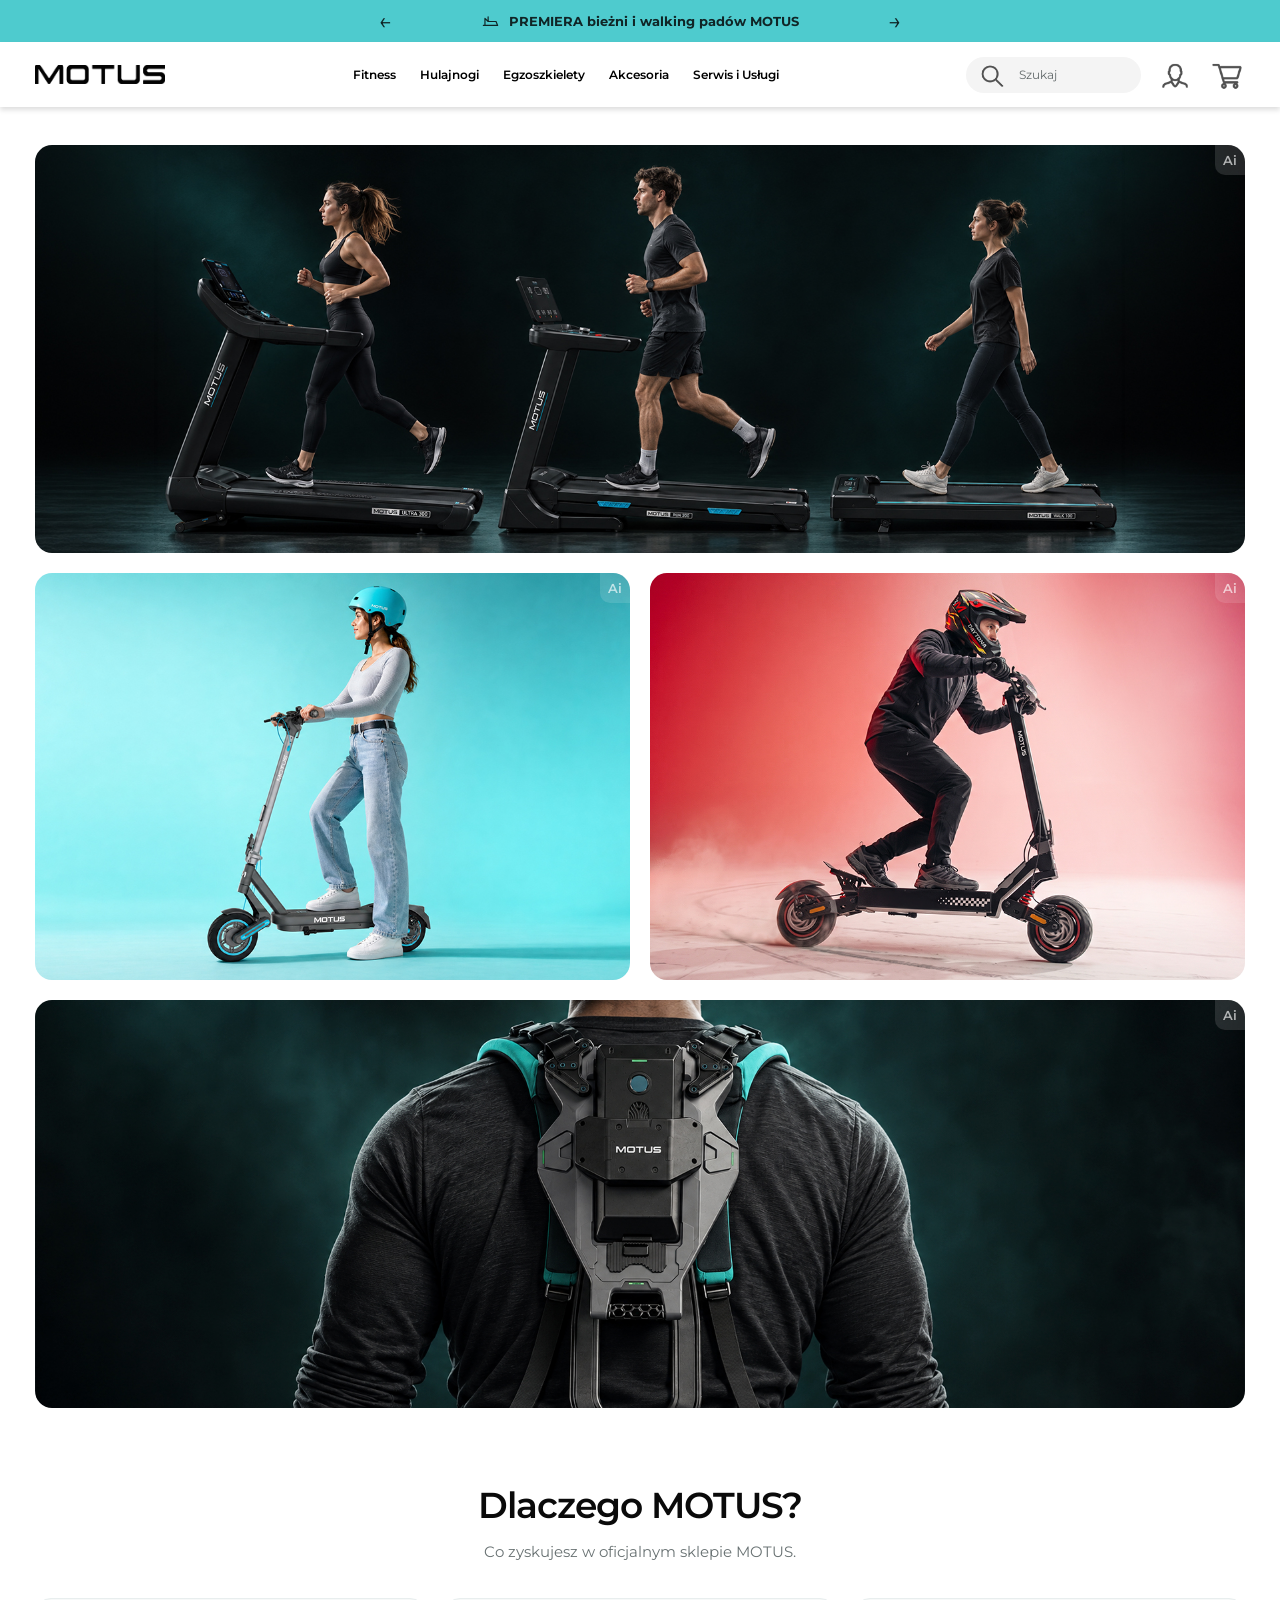
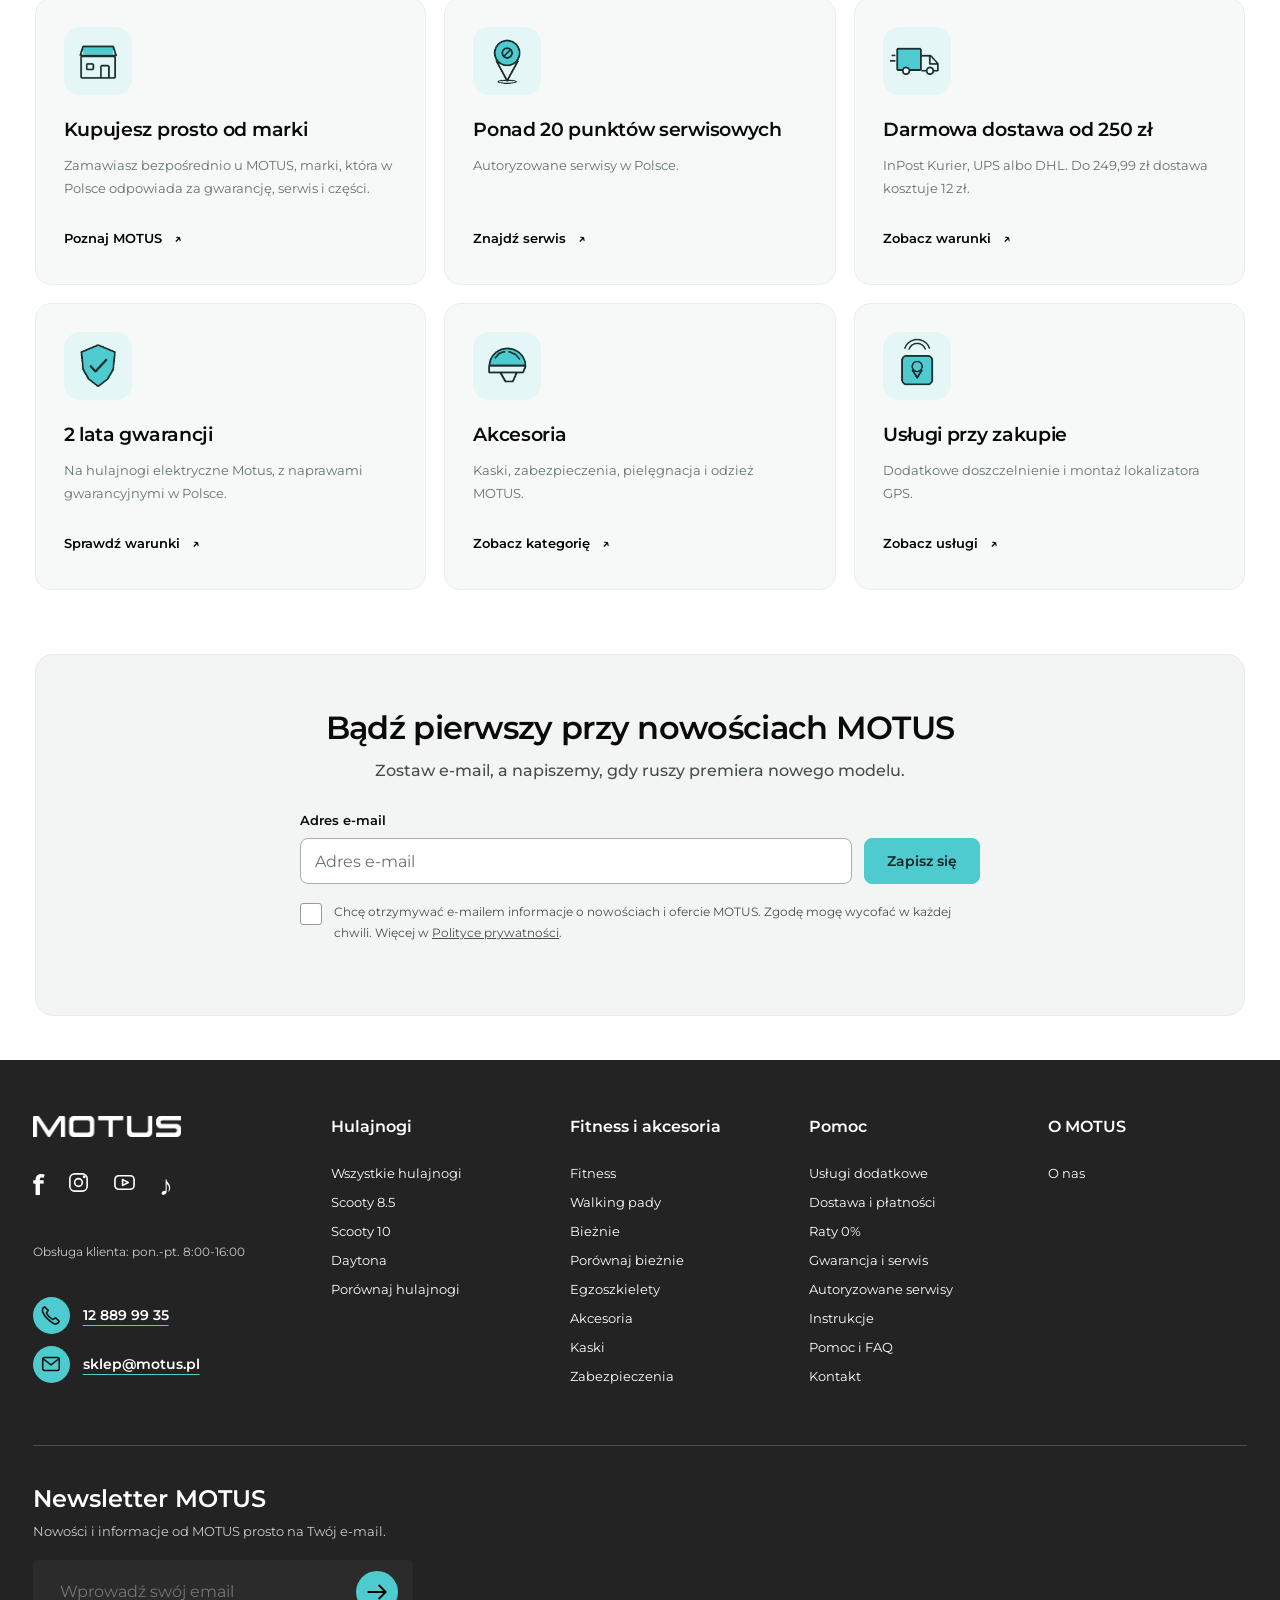
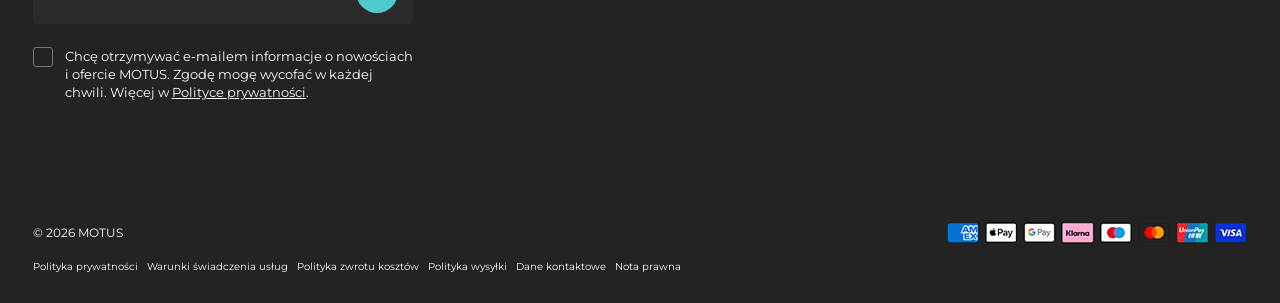
==== index.html @ e524a624 "Add files via upload" ====
<!doctype html>
<html lang="pl"><head><meta charset="utf-8"><meta name="viewport" content="width=device-width, initial-scale=1"><title>MOTUS — Twój ruch</title><meta name="description" content="Odkryj fitness, hulajnogi i egzoszkielety MOTUS. Ruch w Twoim rytmie."><link rel="stylesheet" href="style.css"><script defer src="app.js"></script></head><body><a class="skip-link" href="#main-content">Przejdź do treści</a>
<svg class="symbols" xmlns="http://www.w3.org/2000/svg"><defs>



<symbol id="arrow" viewBox="0 0 24 24"><path d="M4 12h16m-6-6 6 6-6 6"/></symbol>
<symbol id="phone" viewBox="0 0 24 24"><path d="m5 3 4 4-2 3c2 4 3 5 7 7l3-2 4 4c-3 6-9 1-13-3S0 6 5 3Z"/></symbol>
<symbol id="mail" viewBox="0 0 24 24"><rect x="3" y="5" width="18" height="14" rx="2"/><path d="m3 6 9 7 9-7"/></symbol>
<symbol id="instagram" viewBox="0 0 24 24"><rect x="3" y="3" width="18" height="18" rx="5"/><circle cx="12" cy="12" r="4"/><circle cx="18" cy="6" r=".7"/></symbol>
<symbol id="youtube" viewBox="0 0 24 24"><rect x="2" y="5" width="20" height="14" rx="4"/><path d="m10 9 6 3-6 3Z"/></symbol>
</defs></svg>
<section class="top-strip" aria-label="Informacje MOTUS" aria-roledescription="karuzela"><div class="strip-inner"><button type="button" class="strip-prev" aria-label="Poprzednia informacja">←</button><div class="strip-message"><span class="strip-icon" aria-hidden="true"></span><span class="strip-text">PREMIERA bieżni i walking padów MOTUS</span></div><button type="button" class="strip-next" aria-label="Następna informacja">→</button></div></section><header><button class="menu-toggle" type="button" aria-label="Otwórz menu" aria-expanded="false" aria-controls="main-nav"><span></span><span></span><span></span></button><a class="brand" href="index.html" aria-label="MOTUS — strona główna"><img src="assets/motus.png" alt="MOTUS"></a><nav id="main-nav" aria-label="Główna nawigacja"><button data-category="Fitness">Fitness</button><button data-category="Hulajnogi">Hulajnogi</button><button data-category="Egzoszkielety">Egzoszkielety</button><button data-category="Akcesoria">Akcesoria</button><button data-category="Serwis i Usługi">Serwis i Usługi</button><button class="mobile-account" type="button" data-demo="Panel klienta">Moje konto</button></nav><div class="tools"><form id="search-form" role="search"><button aria-label="Szukaj"><img class="header-icon" src="assets/icon-search.png" alt=""></button><input aria-label="Wyszukaj produkt" placeholder="Szukaj" maxlength="80"></form><button class="icon-button" data-demo="Panel klienta" aria-label="Konto klienta"><img class="header-icon" src="assets/icon-user.png" alt=""></button><button class="icon-button" data-demo="Twój koszyk jest pusty." aria-label="Koszyk"><img class="header-icon" src="assets/icon-cart.png" alt=""></button></div></header><button class="menu-backdrop" type="button" aria-label="Zamknij menu" hidden></button>
<main id="main-content"><section class="tiles" aria-label="Kategorie MOTUS"><article class="tile wide longevity-carousel" aria-label="Longevity"><picture><source media="(max-width: 600px)" srcset="assets/fitness-mobile_1.jpg" width="1080" height="1350"><img class="category-image" width="1816" height="612" fetchpriority="high" src="assets/fitness.jpg" alt="Placeholder grafiki fitness"></picture><button class="ai" type="button" aria-label="Informacja o grafice AI" aria-expanded="false"><span class="ai-mark">Ai</span><span class="ai-copy">Grafika wygenerowana przy użyciu sztucznej inteligencji (AI).</span></button><div class="tile-overlay"><h2>Longevity</h2><p>Dobre nawyki zaczynają się od ruchu</p><div class="tile-actions"><button type="button" data-category="Longevity">Przeglądaj</button><button type="button" data-demo="Longevity — dowiedz się więcej">Dowiedz się więcej</button></div></div></article><article class="tile" aria-label="Scooty"><picture><source media="(max-width: 600px)" srcset="assets/city-mobile.jpg" width="1080" height="1350"><img class="category-image" width="895" height="612" loading="lazy" src="assets/city.jpg" alt="Placeholder hulajnóg miejskich"></picture><button class="ai" type="button" aria-label="Informacja o grafice AI" aria-expanded="false"><span class="ai-mark">Ai</span><span class="ai-copy">Grafika wygenerowana przy użyciu sztucznej inteligencji (AI).</span></button><div class="tile-overlay"><h2>Scooty</h2><p>Miasto w Twoim rytmie</p><div class="tile-actions"><button type="button" data-category="Scooty">Przeglądaj</button><button type="button" data-demo="Scooty — dowiedz się więcej">Dowiedz się więcej</button></div></div></article><article class="tile" aria-label="Daytona"><picture><source media="(max-width: 600px)" srcset="assets/power-mobile.jpg" width="1080" height="1350"><img class="category-image" width="895" height="612" loading="lazy" src="assets/power.jpg" alt="Placeholder hulajnóg terenowych"></picture><button class="ai" type="button" aria-label="Informacja o grafice AI" aria-expanded="false"><span class="ai-mark">Ai</span><span class="ai-copy">Grafika wygenerowana przy użyciu sztucznej inteligencji (AI).</span></button><div class="tile-overlay"><h2>Daytona</h2><p>Odkryj nowy wymiar mocy</p><div class="tile-actions"><button type="button" data-category="Daytona">Przeglądaj</button><button type="button" data-demo="Daytona — dowiedz się więcej">Dowiedz się więcej</button></div></div></article><article class="tile wide" aria-label="Egzoszkielety"><picture><source media="(max-width: 600px)" srcset="assets/exo-mobile.jpg" width="1080" height="1350"><img class="category-image" width="1816" height="612" loading="lazy" src="assets/exo.jpg" alt="Placeholder egzoszkieletów"></picture><button class="ai" type="button" aria-label="Informacja o grafice AI" aria-expanded="false"><span class="ai-mark">Ai</span><span class="ai-copy">Grafika wygenerowana przy użyciu sztucznej inteligencji (AI).</span></button><div class="tile-overlay"><h2>Egzoszkielety</h2><p>Wsparcie w każdym ruchu</p><div class="tile-actions"><button type="button" data-category="Egzoszkielety">Przeglądaj</button><button type="button" data-demo="Egzoszkielety — dowiedz się więcej">Dowiedz się więcej</button></div></div></article></section>
<section class="why-motus" aria-labelledby="why-title"><div class="section-heading"><h2 id="why-title">Dlaczego MOTUS?</h2><p>Co zyskujesz w oficjalnym sklepie MOTUS.</p></div><div class="benefits-grid"><article class="benefit-card"><div class="benefit-icon"><img src="assets/benefit-store.png" width="64" height="64" loading="lazy" alt=""></div><h3>Kupujesz prosto od marki</h3><p>Zamawiasz bezpośrednio u MOTUS, marki, która w Polsce odpowiada za gwarancję, serwis i części.</p><button type="button" class="text-action" data-demo="Poznaj MOTUS">Poznaj MOTUS<span aria-hidden="true">↗</span></button></article><article class="benefit-card"><div class="benefit-icon"><img src="assets/benefit-service.png" width="64" height="64" loading="lazy" alt=""></div><h3>Ponad 20 punktów serwisowych</h3><p>Autoryzowane serwisy w Polsce.</p><button type="button" class="text-action" data-demo="Znajdź serwis">Znajdź serwis<span aria-hidden="true">↗</span></button></article><article class="benefit-card"><div class="benefit-icon"><img src="assets/benefit-delivery.png" width="64" height="64" loading="lazy" alt=""></div><h3>Darmowa dostawa od 250 zł</h3><p>InPost Kurier, UPS albo DHL. Do 249,99 zł dostawa kosztuje 12 zł.</p><button type="button" class="text-action" data-demo="Zobacz warunki">Zobacz warunki<span aria-hidden="true">↗</span></button></article><article class="benefit-card"><div class="benefit-icon"><img src="assets/benefit-shield.png" width="64" height="64" loading="lazy" alt=""></div><h3>2 lata gwarancji</h3><p>Na hulajnogi elektryczne Motus, z naprawami gwarancyjnymi w Polsce.</p><button type="button" class="text-action" data-demo="Sprawdź warunki">Sprawdź warunki<span aria-hidden="true">↗</span></button></article><article class="benefit-card"><div class="benefit-icon"><img src="assets/benefit-helmet.png" width="64" height="64" loading="lazy" alt=""></div><h3>Akcesoria</h3><p>Kaski, zabezpieczenia, pielęgnacja i odzież MOTUS.</p><button type="button" class="text-action" data-demo="Zobacz kategorię">Zobacz kategorię<span aria-hidden="true">↗</span></button></article><article class="benefit-card"><div class="benefit-icon"><img src="assets/benefit-gps.png" width="64" height="64" loading="lazy" alt=""></div><h3>Usługi przy zakupie</h3><p>Dodatkowe doszczelnienie i montaż lokalizatora GPS.</p><button type="button" class="text-action" data-demo="Zobacz usługi">Zobacz usługi<span aria-hidden="true">↗</span></button></article></div></section><section class="premiere" aria-labelledby="premiere-title"><h1 id="premiere-title">Bądź pierwszy przy nowościach MOTUS</h1><p>Zostaw e-mail, a napiszemy, gdy ruszy premiera nowego modelu.</p><form class="newsletter light" novalidate><label class="signup-label" for="premiere-email">Adres e-mail</label><div class="email-row"><input id="premiere-email" aria-describedby="premiere-status" type="email" autocomplete="email" inputmode="email" aria-label="Adres e-mail" placeholder="Adres e-mail" required maxlength="254"><button type="submit">Zapisz się</button></div><label class="consent"><input type="checkbox" required><span>Chcę otrzymywać e-mailem informacje o nowościach i ofercie MOTUS. Zgodę mogę wycofać w każdej chwili. Więcej w <button type="button" data-demo="Polityka prywatności">Polityce prywatności</button>.</span></label><p id="premiere-status" class="form-status" aria-live="polite" aria-atomic="true"></p></form></section></main>
<footer><div class="footer-top"><section class="contact"><a href="index.html"><img class="footer-logo" src="assets/motus-white.png" alt="MOTUS"></a><div class="socials"><button data-demo="Facebook MOTUS" aria-label="Facebook"><b>f</b></button><button data-demo="Instagram MOTUS" aria-label="Instagram"><svg><use href="#instagram"/></svg></button><button data-demo="YouTube MOTUS" aria-label="YouTube"><svg><use href="#youtube"/></svg></button><button data-demo="TikTok MOTUS" aria-label="TikTok"><b>♪</b></button></div><p>Obsługa klienta: pon.-pt. 8:00-16:00</p><a class="contact-link" href="tel:+48128899935"><i><svg><use href="#phone"/></svg></i>12 889 99 35</a><a class="contact-link" href="mailto:sklep@motus.pl"><i><svg><use href="#mail"/></svg></i>sklep@motus.pl</a></section><section><h2>Hulajnogi</h2><div class="footer-links" data-links="Wszystkie hulajnogi|Scooty 8.5|Scooty 10|Daytona|Porównaj hulajnogi"></div></section><section><h2>Fitness i akcesoria</h2><div class="footer-links" data-links="Fitness|Walking pady|Bieżnie|Porównaj bieżnie|Egzoszkielety|Akcesoria|Kaski|Zabezpieczenia"></div></section><section><h2>Pomoc</h2><div class="footer-links" data-links="Usługi dodatkowe|Dostawa i płatności|Raty 0%|Gwarancja i serwis|Autoryzowane serwisy|Instrukcje|Pomoc i FAQ|Kontakt"></div></section><section><h2>O MOTUS</h2><div class="footer-links" data-links="O nas"></div></section></div><section class="footer-news"><h2>Newsletter MOTUS</h2><p>Nowości i informacje od MOTUS prosto na Twój e-mail.</p><form class="newsletter dark" novalidate><div class="email-row"><input type="email" autocomplete="email" inputmode="email" aria-label="Twój e-mail do newslettera" placeholder="Wprowadź swój email" required maxlength="254"><button type="submit" aria-label="Zapisz się do newslettera"><svg><use href="#arrow"/></svg></button></div><label class="consent"><input type="checkbox" required><span>Chcę otrzymywać e-mailem informacje o nowościach i ofercie MOTUS. Zgodę mogę wycofać w każdej chwili. Więcej w <button type="button" data-demo="Polityka prywatności">Polityce prywatności</button>.</span></label><p class="form-status" aria-live="polite"></p></form></section><div class="footer-bottom"><div><p>© 2026 MOTUS</p><div class="legal" data-links="Polityka prywatności|Warunki świadczenia usług|Polityka zwrotu kosztów|Polityka wysyłki|Dane kontaktowe|Nota prawna"></div></div><img src="assets/payments.png" alt="Placeholder metod płatności"></div></footer>
<dialog id="info-dialog"><button class="close" aria-label="Zamknij">×</button><p class="eyebrow">MOTUS</p><h2></h2><p class="dialog-copy"></p><button class="dialog-ok">Rozumiem</button></dialog><div class="toast" role="status"></div><noscript><p class="no-js">Włącz JavaScript, aby korzystać z formularzy i wyszukiwarki.</p></noscript></body></html>
---- style.css ----
@font-face{font-family:Montserrat;src:url("assets/Montserrat-Variable.ttf") format("truetype");font-style:normal;font-weight:100 900;font-display:swap}
:root{--aqua:#4ecbce;--yellow:var(--aqua);--ink:#0a0a0a}*{box-sizing:border-box}html{scroll-behavior:smooth}body{margin:0;color:var(--ink);font-family:Montserrat,Arial,Helvetica,sans-serif;background:white;min-width:1100px}button,input{font:inherit}button,a,input{ -webkit-tap-highlight-color:transparent}button,a{touch-action:manipulation}button{cursor:pointer}a{color:inherit}svg{width:26px;height:26px;fill:none;stroke:currentColor;stroke-width:1.7;stroke-linecap:round;stroke-linejoin:round}.symbols{position:absolute;width:0;height:0;overflow:hidden}.top-strip{height:42px;background:var(--aqua)}header{height:74px;display:flex;align-items:center;justify-content:space-between;padding:0 2.7%;box-shadow:0 3px 5px #0002;gap:24px;position:relative;z-index:5;background:#fff}.brand img{width:194px;display:block}nav{display:flex;gap:46px;margin-left:auto;margin-right:auto}nav button{border:0;background:none;font-size:18px;font-weight:600;white-space:nowrap;padding:23px 0;position:relative}.tools{display:flex;align-items:center;gap:22px}#search-form{display:flex;align-items:center;width:220px;background:#f4f4f4;border-radius:30px;padding:5px 13px;transition:box-shadow .2s}#search-form:focus-within{box-shadow:0 0 0 2px var(--aqua)}#search-form button{border:0;background:none;padding:0;display:flex;color:#555}#search-form input{border:0;outline:0;background:transparent;min-width:0;width:100%;padding-left:14px;font-size:18px}.icon-button{padding:3px;border:0;background:none;color:#555;transition:color .2s,transform .2s}.icon-button:hover{color:var(--aqua);transform:translateY(-2px)}.icon-button svg{width:30px;height:30px}main{padding:50px 2.7% 0}.tiles{display:grid;grid-template-columns:1fr 1fr;gap:26px}.tile{display:block;position:relative;border-radius:17px;overflow:hidden;background:#e4eeee;aspect-ratio:895/612;isolation:isolate}.tile.wide{grid-column:1/-1;aspect-ratio:1816/612}.tile img{display:block;width:100%;height:100%;object-fit:cover;transition:transform .65s cubic-bezier(.2,.65,.3,1),filter .4s}.tile:hover img{transform:scale(1.025);filter:brightness(.94)}.premiere{text-align:center;padding:68px 0 60px;min-height:320px}.premiere h1{font-size:36px;margin:0 0 5px;font-weight:600;letter-spacing:-.6px}.premiere>p{font-size:21px;font-weight:600;margin:0 0 25px}.newsletter.light{width:735px;max-width:90%;margin:auto}.email-row{display:flex;align-items:center;gap:12px}.light .email-row input{width:100%;height:36px;border:2px solid #cecece;border-radius:22px;padding:0 18px;font-size:19px;min-width:0}.light .email-row button{border:2px solid black;border-radius:24px;background:white;white-space:nowrap;font-size:18px;font-weight:600;padding:5px 15px;transition:.2s}.light .email-row button:hover{background:black;color:white}.consent{display:flex;gap:12px;text-align:left;align-items:flex-start;cursor:pointer;font-size:12px;line-height:1.4;margin-top:19px}.consent input{appearance:none;flex-shrink:0;margin:0;width:20px;height:20px;border:1px solid #999;border-radius:3px;display:grid;place-items:center;cursor:pointer}.consent input:checked{background:var(--aqua);border-color:var(--aqua)}.consent input:checked:after{content:'✓';font-size:15px;color:#111}.consent button{display:inline;color:inherit;padding:0;border:0;background:none;font-size:inherit;text-decoration:underline}.light .consent span{color:#666}.form-status{font-size:13px;min-height:18px;margin:9px 0 0;text-align:left}.form-status.error{color:#bf2635}.form-status.success{color:#23877d}input[aria-invalid=true]{border-color:#bf2635!important}footer{background:#232323;color:#fff;padding:72px 2.55% 30px}.footer-top{display:grid;grid-template-columns:1.3fr 1fr 1fr 1fr 1fr;gap:60px;padding-bottom:68px;border-bottom:1px solid #ffffff30}.footer-logo{width:148px;display:block}.socials{display:flex;gap:23px;margin-top:34px;align-items:center}.socials button{border:0;padding:0;background:none;color:white;transition:color .2s,transform .2s}.socials button:hover{color:var(--yellow);transform:translateY(-3px)}.socials svg{width:23px;height:23px}.socials b{font-size:28px;line-height:1}.contact>p{font-size:14px;color:#ccc;margin:45px 0 38px}.contact-link{display:flex;align-items:center;gap:13px;font-size:16px;font-weight:600;text-decoration-color:var(--yellow);text-underline-offset:5px;margin-bottom:12px}.contact-link i{border-radius:50%;background:var(--yellow);color:#111;display:grid;place-items:center;width:37px;height:37px}.contact-link svg{width:22px;height:22px}footer h2{font-size:16px;margin:1px 0 29px;font-weight:600}.footer-links{display:flex;align-items:flex-start;flex-direction:column;gap:16px}.footer-links button,.legal button{border:0;background:none;color:inherit;font-size:15px;padding:0;text-align:left;transition:color .2s}.footer-links button:hover,.legal button:hover{color:var(--yellow);text-decoration:underline;text-underline-offset:4px}.footer-news{margin-top:38px;width:453px}.footer-news h2{font-size:24px;margin:0 0 10px}.footer-news>p{font-size:13px;color:#ccc;margin:0 0 21px}.dark .email-row{background:#2b2b2b;border-radius:5px;padding:11px 15px 11px 25px}.dark .email-row input{width:100%;min-width:0;background:transparent;border:0;color:#fff;outline:0;font-size:15px;height:40px}.dark .email-row:focus-within{outline:1px solid var(--yellow)}.dark .email-row button{border:0;width:42px;height:42px;flex-shrink:0;display:grid;place-items:center;background:var(--yellow);border-radius:50%;transition:transform .2s}.dark .email-row button:hover{transform:translateX(3px)}.dark .consent{font-size:13px;line-height:1.4;margin-top:23px}.dark .consent input{width:18px;height:18px;background:transparent;border-color:#777}.dark .consent input:checked{background:var(--yellow)}.dark .form-status.error{color:#ff9aa4}.dark .form-status.success{color:#78ded1}.footer-bottom{display:flex;justify-content:space-between;align-items:flex-end;margin-top:86px;font-size:12px}.footer-bottom p{margin:0 0 20px}.legal{display:flex;gap:12px}.legal button{font-size:12px}.footer-bottom>img{width:300px;height:80px;object-fit:contain;object-position:bottom}dialog{border:0;border-radius:20px;max-width:500px;padding:44px;box-shadow:0 30px 100px #0004}dialog::backdrop{background:#0006;backdrop-filter:blur(5px)}dialog h2{font-size:28px}.dialog-copy{color:#666;line-height:1.6}.eyebrow{color:var(--aqua);letter-spacing:3px;font-size:12px;font-weight:bold}.close{position:absolute;right:15px;top:10px;border:0;background:none;font-size:30px}.dialog-ok{border:0;border-radius:30px;background:var(--aqua);padding:12px 25px;font-weight:bold;margin-top:15px}.toast{position:fixed;bottom:24px;left:50%;transform:translate(-50%,15px);background:#222;color:white;padding:14px 24px;border-radius:10px;opacity:0;pointer-events:none;z-index:20;transition:.3s}.toast.show{opacity:1;transform:translate(-50%,0)}:focus-visible{outline:3px solid #26aeb2;outline-offset:5px}.no-js{position:fixed;bottom:0;background:var(--aqua);padding:14px;width:100%;margin:0}@media(max-width:1500px){.top-strip{height:31px}header{height:65px}.brand img{width:155px}nav{gap:28px}nav button{font-size:14px}.tools{gap:16px}#search-form{width:175px}#search-form input{font-size:14px}main{padding-top:38px}.tiles{gap:20px}.premiere{padding:52px 0 42px;min-height:260px}.premiere h1{font-size:29px}.premiere>p{font-size:17px}.newsletter.light{width:600px}footer{padding-top:56px}.footer-top{gap:40px;padding-bottom:50px}.footer-links{gap:13px}.footer-links button{font-size:13px}.contact>p{font-size:12px}.contact-link{font-size:14px}.footer-news{width:380px}.footer-bottom{margin-top:65px}.legal{gap:9px}.legal button{font-size:10px}}@media(prefers-reduced-motion:reduce){*,*:before,*:after{scroll-behavior:auto!important;transition:none!important;animation:none!important}}

/* Desktop update: raster header icons, expandable AI badge and category hover. */
.header-icon{display:block;width:30px;height:30px;object-fit:contain;transition:filter .2s}#search-form .header-icon{width:26px;height:26px}.icon-button:hover .header-icon{filter:brightness(0) saturate(100%) invert(75%) sepia(40%) saturate(621%) hue-rotate(132deg) brightness(91%) contrast(88%)}
.ai{position:absolute;z-index:3;top:0;right:0;display:flex;align-items:center;gap:0;width:38px;height:38px;padding:0 10px;border:0;border-radius:0 16px 0 10px;background:#ffffff20;color:#ffffffa6;overflow:hidden;text-align:left;white-space:nowrap;transition:width .4s ease,height .4s ease,background .3s,color .3s,padding .4s;cursor:help}.ai-mark{font-size:16px;font-weight:600;flex:none}.ai-copy{font-size:19px;font-weight:600;line-height:1.25;opacity:0;transform:translateX(8px);transition:opacity .2s,transform .3s;margin-left:24px}.ai:hover .ai-copy,.ai:focus-visible .ai-copy,.ai.is-open .ai-copy{opacity:1;transform:none;transition-delay:.1s}.ai-mark{transition:font-size .35s}
.tile-overlay{position:absolute;inset:35% 0 0;display:flex;flex-direction:column;justify-content:flex-end;padding:30px 32px;color:white;background:linear-gradient(0deg,#000f 0%,#000a 37%,#0000 100%);opacity:0;transform:translateY(10px);transition:opacity .35s,transform .35s;pointer-events:none}.tile:hover .tile-overlay,.tile:focus-within .tile-overlay{opacity:1;transform:none;pointer-events:auto}.tile-overlay h2{font-size:30px;line-height:1.2;font-weight:600;margin:0 0 3px}.tile-overlay p{font-size:17px;font-weight:500;margin:0 0 12px}.tile-actions{display:flex;gap:12px}.tile-actions button{border:1px solid white;background:transparent;color:white;font-size:13px;font-weight:500;border-radius:24px;padding:5px 13px;transition:background .2s,color .2s,border-color .2s,transform .2s}.tile-actions button:hover{background:var(--aqua);border-color:var(--aqua);color:#102526;transform:translateY(-2px)}.tile:has(.ai:hover) .tile-overlay{opacity:0;pointer-events:none}.light .email-row button:hover{background:var(--aqua);border-color:var(--aqua);color:#102526}.dialog-ok:hover{filter:brightness(.92)}.contact-link:hover{color:var(--aqua)}
@media(max-width:1500px){.ai{width:30px;height:30px;padding:0 8px}.ai-mark{font-size:12.5px}.ai-copy{font-size:15px;margin-left:20px}.tile-overlay{padding:23px 24px}.tile-overlay h2{font-size:24px}.tile-overlay p{font-size:14px}.tile-actions button{font-size:11px;padding:4px 11px}}

/* Revision 3: compact disclosure, centered signup and rotating information strip. */
nav{gap:32px}nav button{font-size:15px;padding:18px 0;transition:color .2s}nav button:hover,nav button:focus-visible{color:var(--aqua)}
.ai-copy{font-size:11px;line-height:1.2;margin-left:12px;white-space:nowrap;font-weight:500}
.ai:hover,.ai:focus-visible,.ai.is-open{width:410px;height:38px;padding:0 12px;background:#0b2020f2;color:white;border-radius:0 16px 0 10px}
.ai:hover .ai-mark,.ai:focus-visible .ai-mark,.ai.is-open .ai-mark{font-size:16px}
.premiere{display:flex;flex-direction:column;align-items:center;text-align:center;padding:68px 0 60px;min-height:320px}
.premiere h1{width:100%;font-size:36px;line-height:1.25;margin:0 0 5px;letter-spacing:-.6px;font-weight:600}
.premiere>p{width:100%;font-size:21px;line-height:1.4;margin:0 0 25px;font-weight:600}
.premiere .newsletter{margin:0 auto;width:735px;max-width:90%}.premiere .email-row{width:100%}.premiere .email-row input{flex:1}.premiere .consent{width:100%}
.top-strip{height:56px;display:flex;align-items:center;justify-content:center;background:var(--aqua);color:#102526}
.strip-inner{width:540px;display:grid;grid-template-columns:30px 1fr 30px;align-items:center;gap:20px}.strip-message{display:flex;align-items:center;justify-content:center;gap:9px;min-width:0;font-size:13px;line-height:1.3}.strip-text{white-space:nowrap}.strip-icon{display:flex;align-items:center;justify-content:center}.strip-icon svg{width:19px;height:19px;stroke-width:1.5}.strip-prev,.strip-next{border:0;background:none;color:inherit;font-size:23px;line-height:1;padding:4px;transition:transform .2s,opacity .2s}.strip-prev:hover{transform:translateX(-3px)}.strip-next:hover{transform:translateX(3px)}.strip-message.is-changing{animation:strip-fade .35s ease}.strip-message.is-premiere{font-weight:700}
@keyframes strip-fade{from{opacity:0;transform:translateY(5px)}to{opacity:1;transform:translateY(0)}}
@media(max-width:1500px){nav{gap:24px}nav button{font-size:12px}.ai-copy{font-size:10px;margin-left:10px}.ai:hover,.ai:focus-visible,.ai.is-open{width:365px;height:30px;padding:0 9px}.ai:hover .ai-mark,.ai:focus-visible .ai-mark,.ai.is-open .ai-mark{font-size:12.5px}.premiere{padding:52px 0 42px;min-height:260px}.premiere h1{font-size:29px}.premiere>p{font-size:17px}.premiere .newsletter{width:600px}.top-strip{height:42px}}

/* Responsive layout: desktop, tablet and portrait mobile. */
body{min-width:0;overflow-wrap:break-word}.brand{flex-shrink:0}.brand img{width:162px;height:auto}.tile picture{display:block;width:100%;height:100%}.category-image{width:100%;height:100%}.menu-toggle,.menu-backdrop{display:none}.skip-link{position:fixed;top:8px;left:8px;transform:translateY(-160%);background:white;padding:12px;z-index:100}.skip-link:focus{transform:none}.consent input{min-width:20px;min-height:20px}.newsletter input[type=email]{font-size:16px}button{font-family:inherit}dialog{width:min(500px,calc(100% - 32px));max-height:calc(100dvh - 32px);overflow:auto}.strip-inner{max-width:100%}.image-error{overflow-wrap:anywhere}
@media(max-width:1500px){.brand img{width:130px}}
@media(min-width:1025px) and (max-width:1200px){header{gap:16px;padding-inline:24px}nav{gap:17px}nav button{font-size:11px}.tools{gap:10px}#search-form{width:150px}.brand img{width:120px}.footer-top{gap:24px}.footer-bottom{gap:24px}.legal{flex-wrap:wrap}}
@media(max-width:1024px){
header{position:sticky;top:0;height:72px;padding:0 24px;gap:16px;flex-wrap:wrap;z-index:15}.brand img{width:122px}.menu-toggle{display:flex;flex-direction:column;justify-content:center;gap:5px;width:44px;height:44px;flex-shrink:0;border:0;background:none;padding:10px;color:#151515}.menu-toggle span{display:block;width:23px;height:2px;background:currentColor;transition:transform .2s,opacity .2s}.menu-toggle[aria-expanded=true] span:nth-child(1){transform:translateY(7px) rotate(45deg)}.menu-toggle[aria-expanded=true] span:nth-child(2){opacity:0}.menu-toggle[aria-expanded=true] span:nth-child(3){transform:translateY(-7px) rotate(-45deg)}
header nav{display:none;position:absolute;top:100%;left:0;width:min(400px,100%);margin:0;padding:22px 24px 28px;background:white;box-shadow:0 14px 22px #0002;border-top:1px solid #eee;max-height:calc(100dvh - 72px);overflow:auto;flex-direction:column;gap:0}header nav.is-open{display:flex}header nav button{text-align:left;font-size:16px;padding:18px 8px;border-bottom:1px solid #eee}.tools{margin-left:auto;gap:12px}#search-form{width:220px;height:40px}.icon-button{display:grid;place-items:center;width:44px;height:44px}.header-icon{width:25px;height:25px}.menu-backdrop:not([hidden]){display:block;position:fixed;inset:0;z-index:14;background:#0005;border:0;backdrop-filter:blur(2px)}body.menu-open{overflow:hidden}
main{padding:26px 24px 0}.tiles{gap:18px}.tile,.tile.wide{border-radius:14px}.footer-top{grid-template-columns:repeat(4,minmax(0,1fr));gap:30px}.contact{grid-column:1/-1}.contact>p{margin:24px 0 18px}.socials{margin-top:24px}.footer-bottom{align-items:flex-start;gap:28px;flex-direction:column;margin-top:40px}.legal{flex-wrap:wrap;gap:12px}.legal button{font-size:11px}.footer-bottom>img{height:50px;object-position:left}.premiere h1{font-size:27px}.premiere>p{font-size:16px}.premiere{padding:48px 0 38px}
}
/* Touch devices show category information without requiring hover. */
@media(hover:none),(pointer:coarse){.tile-overlay{opacity:1;transform:none;pointer-events:auto}.tile:has(.ai:hover) .tile-overlay{opacity:1;pointer-events:auto}.tile:hover img{transform:none;filter:none}}
@media(max-width:760px){.footer-top{grid-template-columns:repeat(2,minmax(0,1fr))}.footer-links button{font-size:14px}.footer-links{gap:17px}footer{padding:40px 24px 24px}.footer-news{width:100%;max-width:453px}.premiere .newsletter{max-width:100%}#search-form{width:180px}.ai-copy{white-space:normal}.ai:hover,.ai:focus-visible,.ai.is-open{max-width:100%;width:330px;height:38px}.ai{height:38px;width:38px;padding:0 10px}.ai-mark,.ai:hover .ai-mark,.ai:focus-visible .ai-mark,.ai.is-open .ai-mark{font-size:16px}}
@media(max-width:600px){
.top-strip{height:44px}.strip-inner{width:100%;padding:0 10px;grid-template-columns:36px 1fr 36px;gap:4px}.strip-prev,.strip-next{width:36px;height:40px;display:grid;place-items:center;font-size:21px}.strip-message{font-size:10px;gap:6px;line-height:1.3}.strip-text{white-space:normal;text-align:center}.strip-icon svg{width:17px;height:17px;flex-shrink:0}
header{height:112px;padding:10px 16px 8px;gap:4px 10px;display:grid;grid-template-columns:40px 1fr auto;grid-template-rows:40px 40px}.menu-toggle{width:40px;height:40px;padding:8px}.brand img{width:110px}.tools{display:contents}.tools .icon-button{grid-column:3;grid-row:1;width:40px;height:40px}.tools .icon-button[data-demo="Panel klienta"]{display:none}#search-form{grid-column:1/-1;grid-row:2;width:100%;height:38px;border-radius:8px;padding:0 12px}#search-form input{font-size:16px;padding-left:10px;height:38px}#search-form button{min-width:28px;min-height:34px;align-items:center}#search-form .header-icon{width:21px;height:21px}header nav{max-height:calc(100dvh - 112px);width:100%;padding:12px 18px 24px}header nav::after{content:'MOTUS · Ruch w Twoim rytmie';font-size:11px;color:#777;padding:24px 8px 0}
main{padding:16px 12px 0}.tiles{grid-template-columns:minmax(0,1fr);gap:14px}.tile,.tile.wide{grid-column:auto;aspect-ratio:1080/1350;border-radius:14px}.tile-overlay,.tile:hover .tile-overlay,.tile:focus-within .tile-overlay,.tile:has(.ai:hover) .tile-overlay{inset:35% 0 0;opacity:1;transform:none;pointer-events:auto;padding:22px 20px;background:linear-gradient(0deg,#000e 0%,#0008 48%,#0000 100%)}.tile-overlay h2{font-size:26px;font-weight:600;margin-bottom:5px}.tile-overlay p{font-size:13px;line-height:1.5;margin:0 0 14px}.tile-actions{gap:8px;flex-wrap:wrap}.tile-actions button{font-size:11px;min-height:40px;padding:8px 14px;border-radius:24px}.tile:hover img{transform:none;filter:none}.ai{width:34px;height:34px;border-radius:0 14px 0 9px;padding:0 9px}.ai-mark,.ai:hover .ai-mark,.ai:focus-visible .ai-mark,.ai.is-open .ai-mark{font-size:14px}.ai-copy{font-size:9px;line-height:1.3;margin-left:10px}.ai:hover,.ai:focus-visible,.ai.is-open{width:min(310px,100%);height:34px;padding:0 9px;border-radius:0 14px 0 9px}
.premiere{padding:42px 8px 34px;min-height:0}.premiere h1{font-size:25px;line-height:1.25;max-width:360px;letter-spacing:-.6px;margin-bottom:12px;text-wrap:balance}.premiere>p{font-size:14px;line-height:1.6;font-weight:500;max-width:360px;margin-bottom:22px}.premiere .newsletter{width:100%;max-width:420px}.light .email-row{flex-direction:column;align-items:stretch;gap:10px}.light .email-row input{flex:auto;width:100%;height:46px;padding:0 15px;border-radius:8px}.light .email-row button{height:44px;border:0;border-radius:8px;background:var(--aqua);color:#102526;font-size:14px}.consent{font-size:11px;line-height:1.6;gap:10px;margin-top:16px}.form-status{font-size:12px;line-height:1.5}.dark .consent{font-size:11px}.dark .email-row{padding:8px 12px 8px 15px}.dark .email-row input{font-size:16px}.dark .email-row button{width:40px;height:40px}
footer{padding:36px 20px 25px}.footer-top{gap:32px 18px;padding-bottom:32px}.footer-logo{width:120px}.socials{gap:12px;margin-top:17px}.socials button{width:38px;height:38px;display:grid;place-items:center}.socials b{font-size:25px}.contact>p{font-size:11px;margin:22px 0 17px}.contact-link{font-size:13px;min-height:40px}.contact-link i{width:32px;height:32px}.footer-top h2{font-size:13px;margin-bottom:20px}.footer-links{gap:3px}.footer-links button{font-size:12px;min-height:36px;line-height:1.5;padding:6px 0}.footer-news{margin-top:30px}.footer-news h2{font-size:21px}.footer-news>p{font-size:11px;line-height:1.6}.footer-bottom{margin-top:35px;gap:17px}.footer-bottom p{font-size:10px;margin-bottom:16px}.legal{gap:3px 12px}.legal button{font-size:10px;min-height:32px}.footer-bottom>img{width:260px;max-width:100%;height:auto}.toast{width:calc(100% - 32px);font-size:12px;line-height:1.5}dialog{padding:32px 24px}dialog h2{font-size:23px}.dialog-copy{font-size:14px}.dialog-ok{min-height:44px}
}
@media(max-width:360px){.strip-message{font-size:9px}.tile-overlay{padding:18px 16px!important}.tile-overlay h2{font-size:23px}.tile-actions button{font-size:10px;padding:8px 11px}.premiere h1{font-size:23px}.ai-copy{font-size:8.5px}.ai:hover,.ai:focus-visible,.ai.is-open{width:285px}}
@media(prefers-reduced-motion:reduce){*,*::before,*::after{animation:none!important;transition:none!important;scroll-behavior:auto!important}}

.mobile-account{display:none}@media(max-width:600px){header nav .mobile-account{display:block}}

/* Why MOTUS and purchase reassurance. Shared PNG assets for both sections. */
.why-motus{padding-top:76px}.section-heading{text-align:center;margin-bottom:34px}.section-heading h2{font-size:36px;font-weight:600;letter-spacing:-1px;line-height:1.2;margin:0 0 12px}.section-heading p{margin:0;font-size:15px;line-height:1.6;color:#697273}.benefits-grid{display:grid;grid-template-columns:repeat(3,minmax(0,1fr));gap:18px}.benefit-card{min-width:0;display:flex;flex-direction:column;align-items:flex-start;padding:28px;border:1px solid #e8eeee;border-radius:16px;background:#f7f9f9;transition:background .25s,border-color .25s,transform .25s}.benefit-card:hover{background:#f0fafa;border-color:var(--aqua);transform:translateY(-4px)}.benefit-icon{width:68px;height:68px;border-radius:16px;background:#e4f6f5;display:grid;place-items:center;margin-bottom:22px}.benefit-icon img{display:block;width:56px;height:56px;object-fit:contain}.benefit-card h3{font-size:19px;font-weight:600;line-height:1.35;letter-spacing:-.3px;margin:0 0 12px}.benefit-card>p{font-size:13px;line-height:1.75;color:#657071;margin:0 0 20px}.text-action{margin-top:auto;border:0;background:none;padding:8px 0;display:flex;align-items:center;gap:12px;font-size:13px;font-weight:600;text-align:left;min-height:36px;transition:color .2s}.text-action span{transition:transform .2s}.text-action:hover{color:#228c8f}.text-action:hover span{transform:translate(2px,-2px)}.purchase-benefits{padding:12px 0 60px}.purchase-benefits ul{list-style:none;margin:0;padding:0;display:grid;grid-template-columns:repeat(4,minmax(0,1fr));gap:16px}.purchase-benefits li{min-width:0;display:flex;align-items:flex-start;gap:16px;padding:26px 22px;border-radius:14px;background:#f5f7f7}.purchase-icon{width:52px;height:52px;border-radius:50%;display:grid;place-items:center;background:#d9f2f1;flex-shrink:0}.purchase-icon img{display:block;width:38px;height:38px;object-fit:contain}.purchase-benefits h3{font-size:16px;font-weight:500;line-height:1.5;margin:0 0 7px}.purchase-benefits p{font-size:12px;color:#687273;line-height:1.6;margin:0}.payment-action{border:0;background:none;color:inherit;text-decoration:underline;text-underline-offset:4px;text-align:left;padding:0;font:inherit;transition:color .2s}.payment-action:hover{color:#228c8f}
@media(min-width:1700px){.benefits-grid{grid-template-columns:repeat(6,minmax(0,1fr))}.benefit-card{padding:24px 22px}.benefit-card h3{font-size:17px}}
@media(max-width:1200px){.purchase-benefits ul{grid-template-columns:repeat(2,minmax(0,1fr))}.why-motus{padding-top:56px}.section-heading h2{font-size:30px}}
@media(max-width:760px){.benefits-grid{grid-template-columns:repeat(2,minmax(0,1fr));gap:14px}.benefit-card{padding:22px}.section-heading h2{font-size:28px}.purchase-benefits li{padding:22px 18px;gap:12px}.purchase-benefits h3{font-size:14px}}
@media(max-width:600px){.why-motus{padding:40px 4px 0}.section-heading{margin-bottom:22px}.section-heading h2{font-size:27px;letter-spacing:-.6px;margin-bottom:9px}.section-heading p{font-size:12px}.benefits-grid{grid-template-columns:minmax(0,1fr);gap:12px}.benefit-card{display:grid;grid-template-columns:50px minmax(0,1fr);gap:0 16px;padding:20px;border-radius:14px}.benefit-icon{grid-column:1;grid-row:1/4;width:50px;height:50px;border-radius:13px;margin:0}.benefit-icon img{width:43px;height:43px}.benefit-card h3{grid-column:2;font-size:16px;line-height:1.4;margin:0 0 8px}.benefit-card>p{grid-column:2;font-size:12px;line-height:1.65;margin:0 0 8px}.text-action{grid-column:2;font-size:12px;min-height:44px;margin:0;padding:8px 0}.benefit-card:hover{transform:none}.purchase-benefits{padding:0 4px 36px}.purchase-benefits ul{grid-template-columns:minmax(0,1fr);gap:10px}.purchase-benefits li{align-items:center;padding:18px 20px;gap:16px}.purchase-icon{width:46px;height:46px}.purchase-icon img{width:34px;height:34px}.purchase-benefits h3{font-size:14px;margin-bottom:4px}.purchase-benefits p{font-size:11px}.payment-action{min-height:30px}.text-action:hover,.payment-action:hover{color:#228c8f}}
@media(prefers-reduced-motion:reduce){.benefit-card,.text-action,.text-action span,.payment-action{transition:none}}

/* Signup: neutral surface, consistent typography and clear form states. */
.premiere{background:#f3f4f4;border:1px solid #e8ebeb;border-radius:18px;margin:64px 0 44px;padding:52px 32px 40px;min-height:0;gap:0;font-family:Montserrat,Arial,Helvetica,sans-serif}.premiere h1{font-size:32px;line-height:1.3;font-weight:600;letter-spacing:-.7px;margin:0 0 10px;max-width:900px;text-wrap:balance}.premiere>p{font-size:16px;line-height:1.65;font-weight:500;color:#454e4f;margin:0 0 26px;max-width:760px}.premiere .newsletter{width:680px;max-width:100%;margin:0 auto}.signup-label{display:block;text-align:left;font-size:13px;font-weight:600;line-height:1.5;margin-bottom:8px}.premiere .email-row{gap:12px;align-items:stretch}.premiere .email-row input{height:46px;background:#fff;border:1px solid #a6afb0;border-radius:8px;font-size:16px;line-height:1.5;padding:10px 14px}.premiere .email-row input::placeholder{color:#697273;opacity:1}.premiere .email-row button{min-height:46px;flex-shrink:0;border-radius:8px;border:1px solid var(--aqua);background:var(--aqua);color:#102526;font-size:14px;line-height:1.5;font-weight:600;padding:10px 22px;transition:background .2s,border-color .2s}.premiere .email-row button:hover{background:#74d6d8;border-color:#74d6d8;color:#102526}.premiere .consent{gap:12px;font-size:12px;line-height:1.7;margin-top:18px}.premiere .consent span{color:#454e4f}.premiere .consent input{width:22px;height:22px;min-width:22px;min-height:22px;border-color:#929d9e;background:#fff;margin-top:1px}.premiere .consent input:checked{background:var(--aqua);border-color:#25888a}.premiere .consent button:hover{color:#176669}.premiere .form-status{font-size:12px;line-height:1.6;min-height:20px;margin:12px 0 0}.premiere .form-status.error{color:#a31f31}.premiere .form-status.success{color:#19685e}.premiere :focus-visible{outline:3px solid #216b6e;outline-offset:3px}.purchase-benefits{padding-top:0}
@media(max-width:1024px){.premiere{margin:48px 0 32px;padding:42px 28px 32px}.premiere h1{font-size:28px}.premiere>p{font-size:15px}}
@media(max-width:600px){.premiere{margin:32px 0 26px;padding:30px 20px 24px;border-radius:14px}.premiere h1{font-size:24px;line-height:1.3;letter-spacing:-.5px;max-width:360px;margin-bottom:12px}.premiere>p{font-size:13px;line-height:1.7;margin-bottom:22px}.premiere .newsletter{width:100%;max-width:420px}.signup-label{font-size:12px}.premiere .email-row{flex-direction:column;gap:10px}.premiere .email-row input{flex:auto;width:100%;height:48px}.premiere .email-row button{min-height:46px;width:100%}.premiere .consent{font-size:11px;line-height:1.7;gap:10px;margin-top:16px}.premiere .form-status{margin-top:10px}}
@media(prefers-reduced-motion:reduce){.premiere .email-row button{transition:none}}

/* Floating navigation: compact frosted surface after scrolling. */
header{position:sticky;top:0;transition:background-color .25s,box-shadow .25s,backdrop-filter .25s;isolation:isolate}header.is-scrolled{background:rgb(255 255 255 / .78);backdrop-filter:blur(18px) saturate(140%);-webkit-backdrop-filter:blur(18px) saturate(140%);box-shadow:0 4px 20px #122c2d12}header.is-scrolled:hover,header.is-scrolled:focus-within,body.menu-open header{background:#fff;box-shadow:0 3px 12px #122c2d1a;backdrop-filter:none;-webkit-backdrop-filter:none}header .brand img{transition:transform .25s;transform-origin:left center}header.is-scrolled .brand img{transform:scale(.92)}header.is-scrolled:hover .brand img,header.is-scrolled:focus-within .brand img{transform:scale(1)}
@media(min-width:1025px){header{height:74px;max-height:74px;transition:max-height .25s,background-color .25s,box-shadow .25s,backdrop-filter .25s}header.is-scrolled{max-height:60px}header.is-scrolled:hover,header.is-scrolled:focus-within{max-height:74px}}
@media(min-width:1025px) and (max-width:1500px){header{height:65px;max-height:65px}header.is-scrolled{max-height:56px}header.is-scrolled:hover,header.is-scrolled:focus-within{max-height:65px}}
@media(hover:none),(pointer:coarse){header.is-scrolled{background:rgb(255 255 255 / .94)}header.is-scrolled .brand img{transform:none}}
@supports not (backdrop-filter:blur(1px)){header.is-scrolled{background:rgb(255 255 255 / .96)}}
html{scroll-padding-top:100px}#main-content{scroll-margin-top:20px}
@media(max-width:600px){html{scroll-padding-top:128px}}
@media(prefers-reduced-motion:reduce){header,header .brand img{transition:none}}

/* Search typography aligned with the main navigation. */
#search-form input{font-size:13px;line-height:1.5}#search-form input::placeholder{font-size:inherit;opacity:1;color:#62696a}
@media(max-width:1500px){#search-form input{font-size:12px}}
@media(max-width:1024px){#search-form input{font-size:14px}}
@media(max-width:600px){#search-form input{font-size:16px}#search-form input::placeholder{font-size:13px}}

/* Longevity mobile carousel: images rotate independently of the text. */
.longevity-slides,.longevity-controls{display:none}
@media(max-width:600px){.longevity-slides{display:block;position:absolute;inset:0;z-index:0;pointer-events:none}.longevity-slides img{position:absolute;inset:0;width:100%;height:100%;object-fit:cover;opacity:0;transition:opacity .65s ease;transform:none!important;filter:none!important}.longevity-slides img.is-current{opacity:1}.longevity-carousel .tile-overlay{z-index:1}.longevity-carousel .ai{z-index:3}.longevity-controls{position:absolute;top:10px;left:10px;z-index:4;display:flex;align-items:center;gap:0;padding:0 4px;border-radius:25px;background:#10252680;backdrop-filter:blur(8px)}.longevity-controls button{width:32px;height:34px;border:0;background:none;color:white;display:grid;place-items:center;padding:0}.longevity-dot::before{content:'';width:6px;height:6px;border-radius:50%;background:#ffffff70;transition:width .2s,background .2s}.longevity-dot[aria-pressed=true]::before{width:17px;border-radius:5px;background:#fff}.longevity-pause{font-size:13px;border-left:1px solid #ffffff30!important;margin-left:3px}.longevity-controls button:focus-visible{outline:2px solid white;outline-offset:0;border-radius:20px}}
@media(prefers-reduced-motion:reduce){.longevity-slides img,.longevity-dot::before{transition:none}}
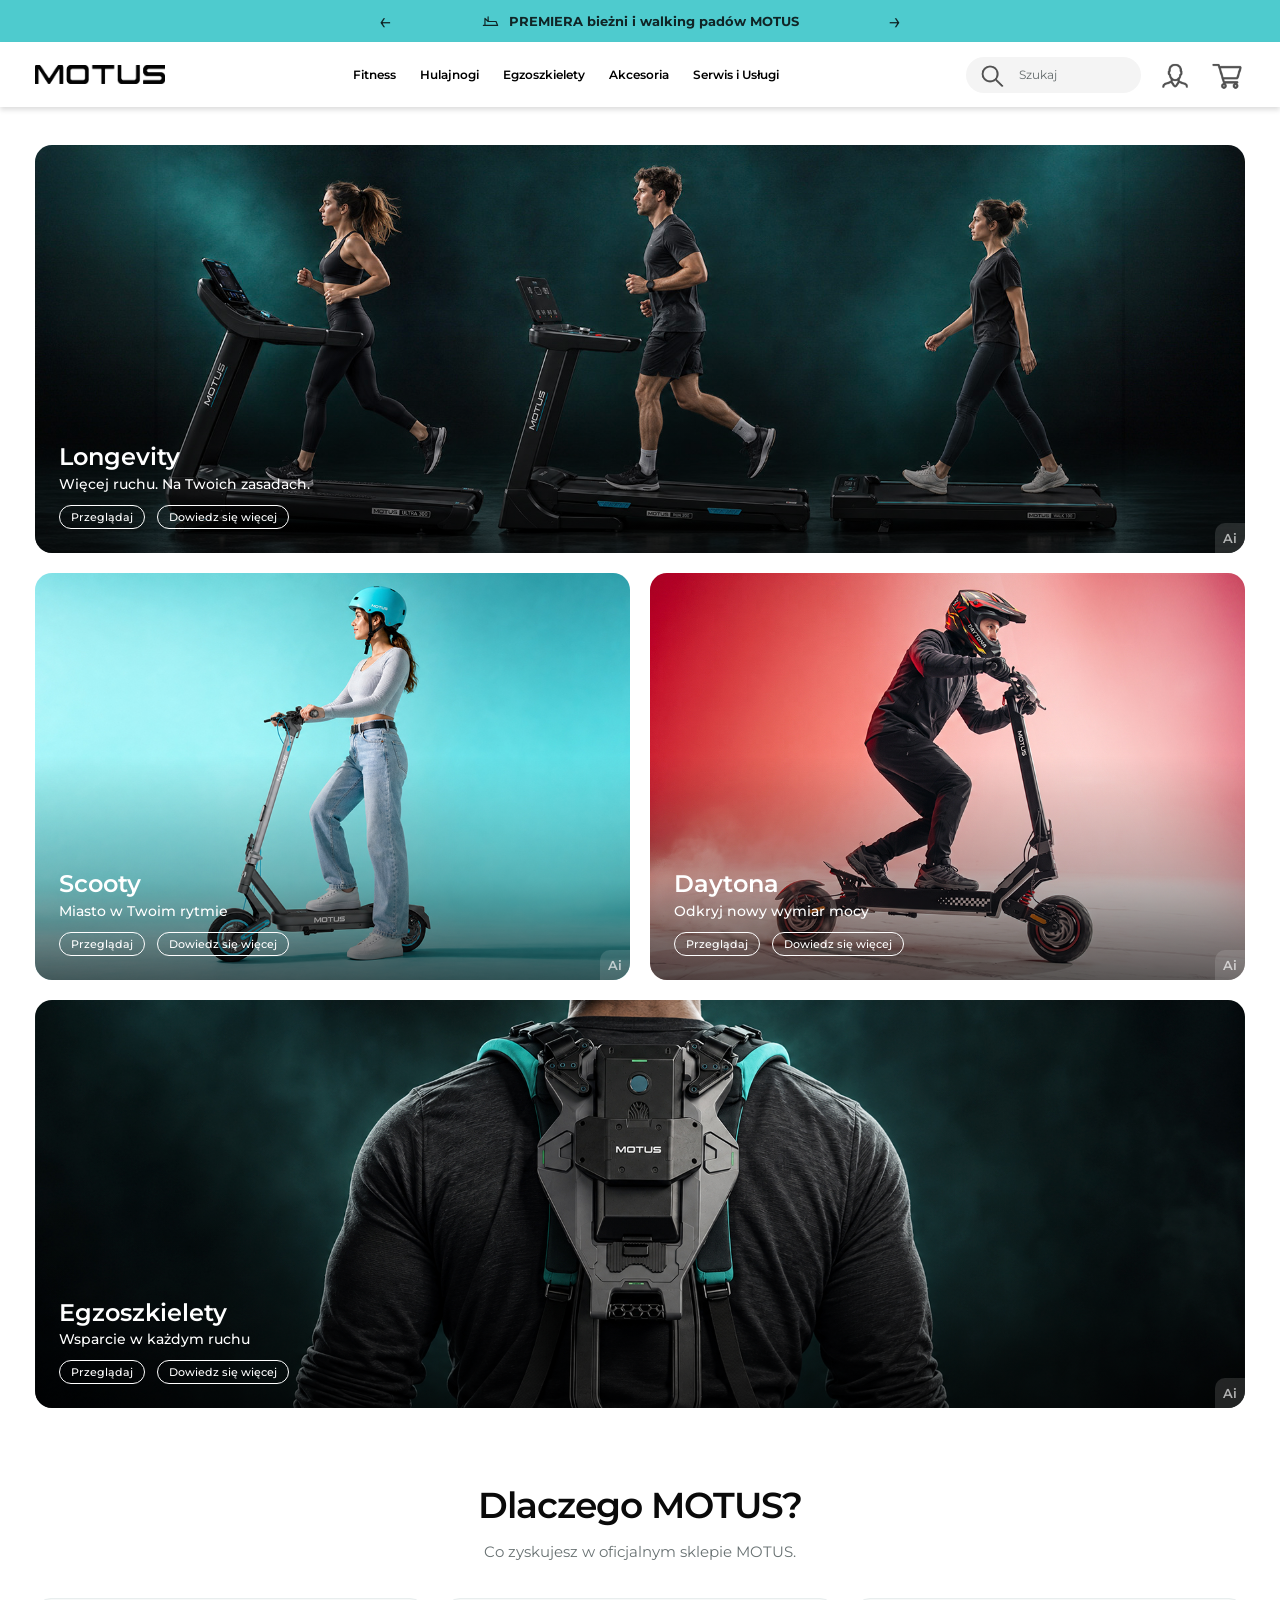
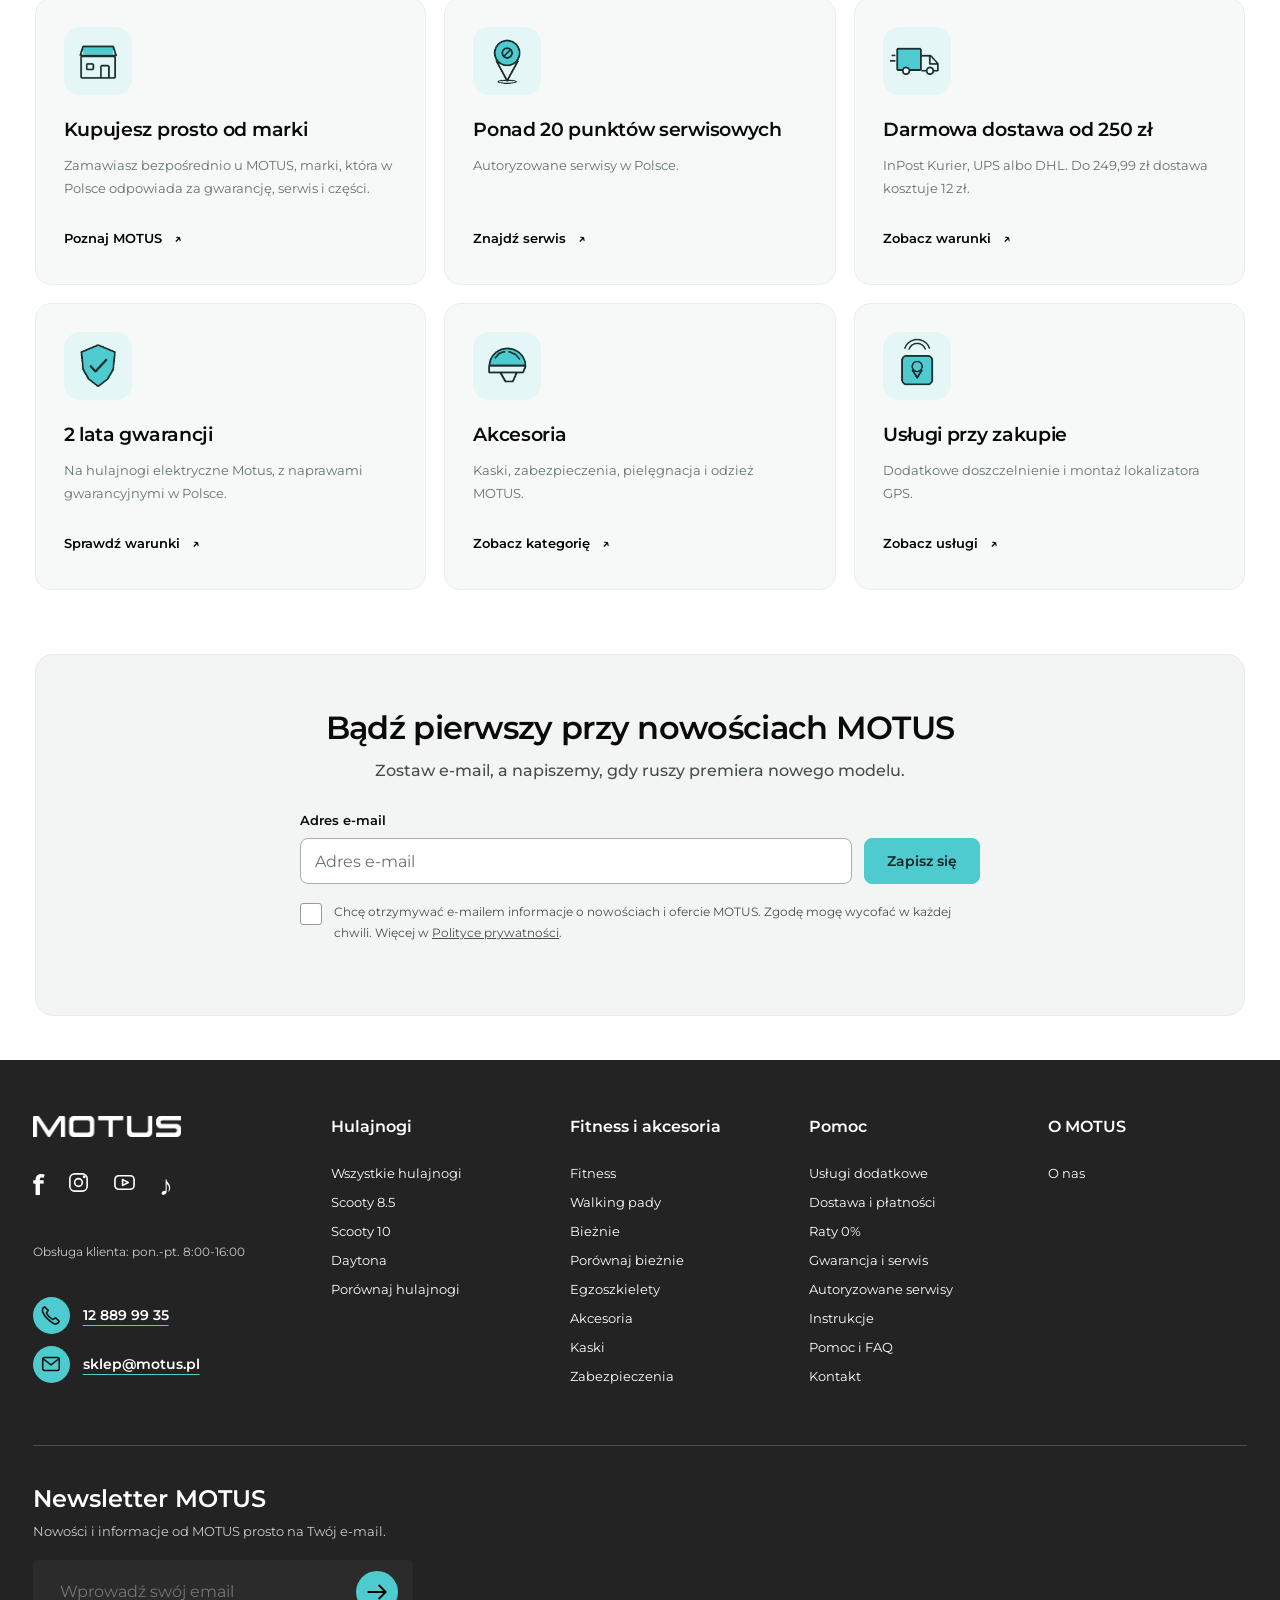
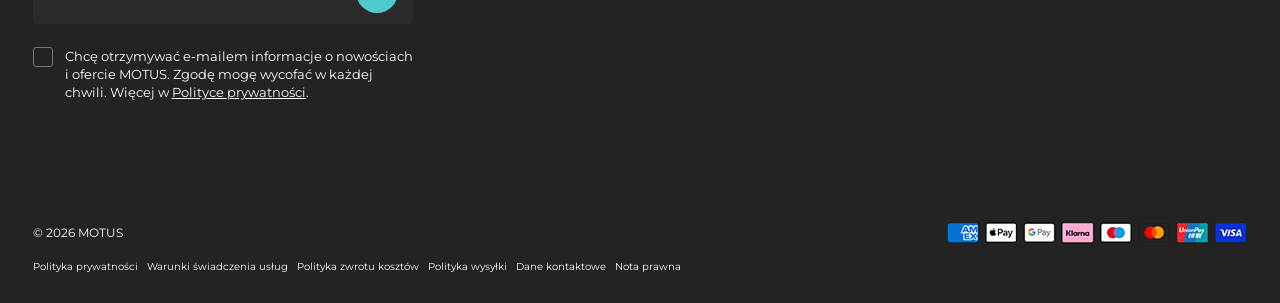
==== commit e2723080: "Add files via upload" ====
--- a/index.html
+++ b/index.html
@@ -11,7 +11,7 @@
 <symbol id="youtube" viewBox="0 0 24 24"><rect x="2" y="5" width="20" height="14" rx="4"/><path d="m10 9 6 3-6 3Z"/></symbol>
 </defs></svg>
 <section class="top-strip" aria-label="Informacje MOTUS" aria-roledescription="karuzela"><div class="strip-inner"><button type="button" class="strip-prev" aria-label="Poprzednia informacja">←</button><div class="strip-message"><span class="strip-icon" aria-hidden="true"></span><span class="strip-text">PREMIERA bieżni i walking padów MOTUS</span></div><button type="button" class="strip-next" aria-label="Następna informacja">→</button></div></section><header><button class="menu-toggle" type="button" aria-label="Otwórz menu" aria-expanded="false" aria-controls="main-nav"><span></span><span></span><span></span></button><a class="brand" href="index.html" aria-label="MOTUS — strona główna"><img src="assets/motus.png" alt="MOTUS"></a><nav id="main-nav" aria-label="Główna nawigacja"><button data-category="Fitness">Fitness</button><button data-category="Hulajnogi">Hulajnogi</button><button data-category="Egzoszkielety">Egzoszkielety</button><button data-category="Akcesoria">Akcesoria</button><button data-category="Serwis i Usługi">Serwis i Usługi</button><button class="mobile-account" type="button" data-demo="Panel klienta">Moje konto</button></nav><div class="tools"><form id="search-form" role="search"><button aria-label="Szukaj"><img class="header-icon" src="assets/icon-search.png" alt=""></button><input aria-label="Wyszukaj produkt" placeholder="Szukaj" maxlength="80"></form><button class="icon-button" data-demo="Panel klienta" aria-label="Konto klienta"><img class="header-icon" src="assets/icon-user.png" alt=""></button><button class="icon-button" data-demo="Twój koszyk jest pusty." aria-label="Koszyk"><img class="header-icon" src="assets/icon-cart.png" alt=""></button></div></header><button class="menu-backdrop" type="button" aria-label="Zamknij menu" hidden></button>
-<main id="main-content"><section class="tiles" aria-label="Kategorie MOTUS"><article class="tile wide longevity-carousel" aria-label="Longevity"><picture><source media="(max-width: 600px)" srcset="assets/fitness-mobile_1.jpg" width="1080" height="1350"><img class="category-image" width="1816" height="612" fetchpriority="high" src="assets/fitness.jpg" alt="Placeholder grafiki fitness"></picture><button class="ai" type="button" aria-label="Informacja o grafice AI" aria-expanded="false"><span class="ai-mark">Ai</span><span class="ai-copy">Grafika wygenerowana przy użyciu sztucznej inteligencji (AI).</span></button><div class="tile-overlay"><h2>Longevity</h2><p>Dobre nawyki zaczynają się od ruchu</p><div class="tile-actions"><button type="button" data-category="Longevity">Przeglądaj</button><button type="button" data-demo="Longevity — dowiedz się więcej">Dowiedz się więcej</button></div></div></article><article class="tile" aria-label="Scooty"><picture><source media="(max-width: 600px)" srcset="assets/city-mobile.jpg" width="1080" height="1350"><img class="category-image" width="895" height="612" loading="lazy" src="assets/city.jpg" alt="Placeholder hulajnóg miejskich"></picture><button class="ai" type="button" aria-label="Informacja o grafice AI" aria-expanded="false"><span class="ai-mark">Ai</span><span class="ai-copy">Grafika wygenerowana przy użyciu sztucznej inteligencji (AI).</span></button><div class="tile-overlay"><h2>Scooty</h2><p>Miasto w Twoim rytmie</p><div class="tile-actions"><button type="button" data-category="Scooty">Przeglądaj</button><button type="button" data-demo="Scooty — dowiedz się więcej">Dowiedz się więcej</button></div></div></article><article class="tile" aria-label="Daytona"><picture><source media="(max-width: 600px)" srcset="assets/power-mobile.jpg" width="1080" height="1350"><img class="category-image" width="895" height="612" loading="lazy" src="assets/power.jpg" alt="Placeholder hulajnóg terenowych"></picture><button class="ai" type="button" aria-label="Informacja o grafice AI" aria-expanded="false"><span class="ai-mark">Ai</span><span class="ai-copy">Grafika wygenerowana przy użyciu sztucznej inteligencji (AI).</span></button><div class="tile-overlay"><h2>Daytona</h2><p>Odkryj nowy wymiar mocy</p><div class="tile-actions"><button type="button" data-category="Daytona">Przeglądaj</button><button type="button" data-demo="Daytona — dowiedz się więcej">Dowiedz się więcej</button></div></div></article><article class="tile wide" aria-label="Egzoszkielety"><picture><source media="(max-width: 600px)" srcset="assets/exo-mobile.jpg" width="1080" height="1350"><img class="category-image" width="1816" height="612" loading="lazy" src="assets/exo.jpg" alt="Placeholder egzoszkieletów"></picture><button class="ai" type="button" aria-label="Informacja o grafice AI" aria-expanded="false"><span class="ai-mark">Ai</span><span class="ai-copy">Grafika wygenerowana przy użyciu sztucznej inteligencji (AI).</span></button><div class="tile-overlay"><h2>Egzoszkielety</h2><p>Wsparcie w każdym ruchu</p><div class="tile-actions"><button type="button" data-category="Egzoszkielety">Przeglądaj</button><button type="button" data-demo="Egzoszkielety — dowiedz się więcej">Dowiedz się więcej</button></div></div></article></section>
+<main id="main-content"><section class="tiles" aria-label="Kategorie MOTUS"><article class="tile wide longevity-carousel" aria-label="Longevity"><picture><source media="(max-width: 600px)" srcset="assets/fitness-mobile_1.jpg" width="1080" height="1350"><img class="category-image" width="1816" height="612" fetchpriority="high" src="assets/fitness.jpg" alt="Placeholder grafiki fitness"></picture><button class="ai" type="button" aria-label="Informacja o grafice AI" aria-expanded="false"><span class="ai-mark">Ai</span><span class="ai-copy">Grafika wygenerowana przy użyciu sztucznej inteligencji (AI).</span></button><div class="tile-overlay"><h2>Longevity</h2><p>Więcej ruchu. Na Twoich zasadach.</p><div class="tile-actions"><button type="button" data-category="Longevity">Przeglądaj</button><button type="button" data-demo="Longevity — dowiedz się więcej">Dowiedz się więcej</button></div></div></article><article class="tile" aria-label="Scooty"><picture><source media="(max-width: 600px)" srcset="assets/city-mobile.jpg" width="1080" height="1350"><img class="category-image" width="895" height="612" loading="lazy" src="assets/city.jpg" alt="Placeholder hulajnóg miejskich"></picture><button class="ai" type="button" aria-label="Informacja o grafice AI" aria-expanded="false"><span class="ai-mark">Ai</span><span class="ai-copy">Grafika wygenerowana przy użyciu sztucznej inteligencji (AI).</span></button><div class="tile-overlay"><h2>Scooty</h2><p>Miasto w Twoim rytmie</p><div class="tile-actions"><button type="button" data-category="Scooty">Przeglądaj</button><button type="button" data-demo="Scooty — dowiedz się więcej">Dowiedz się więcej</button></div></div></article><article class="tile" aria-label="Daytona"><picture><source media="(max-width: 600px)" srcset="assets/power-mobile.jpg" width="1080" height="1350"><img class="category-image" width="895" height="612" loading="lazy" src="assets/power.jpg" alt="Placeholder hulajnóg terenowych"></picture><button class="ai" type="button" aria-label="Informacja o grafice AI" aria-expanded="false"><span class="ai-mark">Ai</span><span class="ai-copy">Grafika wygenerowana przy użyciu sztucznej inteligencji (AI).</span></button><div class="tile-overlay"><h2>Daytona</h2><p>Odkryj nowy wymiar mocy</p><div class="tile-actions"><button type="button" data-category="Daytona">Przeglądaj</button><button type="button" data-demo="Daytona — dowiedz się więcej">Dowiedz się więcej</button></div></div></article><article class="tile wide" aria-label="Egzoszkielety"><picture><source media="(max-width: 600px)" srcset="assets/exo-mobile.jpg" width="1080" height="1350"><img class="category-image" width="1816" height="612" loading="lazy" src="assets/exo.jpg" alt="Placeholder egzoszkieletów"></picture><button class="ai" type="button" aria-label="Informacja o grafice AI" aria-expanded="false"><span class="ai-mark">Ai</span><span class="ai-copy">Grafika wygenerowana przy użyciu sztucznej inteligencji (AI).</span></button><div class="tile-overlay"><h2>Egzoszkielety</h2><p>Wsparcie w każdym ruchu</p><div class="tile-actions"><button type="button" data-category="Egzoszkielety">Przeglądaj</button><button type="button" data-demo="Egzoszkielety — dowiedz się więcej">Dowiedz się więcej</button></div></div></article></section>
 <section class="why-motus" aria-labelledby="why-title"><div class="section-heading"><h2 id="why-title">Dlaczego MOTUS?</h2><p>Co zyskujesz w oficjalnym sklepie MOTUS.</p></div><div class="benefits-grid"><article class="benefit-card"><div class="benefit-icon"><img src="assets/benefit-store.png" width="64" height="64" loading="lazy" alt=""></div><h3>Kupujesz prosto od marki</h3><p>Zamawiasz bezpośrednio u MOTUS, marki, która w Polsce odpowiada za gwarancję, serwis i części.</p><button type="button" class="text-action" data-demo="Poznaj MOTUS">Poznaj MOTUS<span aria-hidden="true">↗</span></button></article><article class="benefit-card"><div class="benefit-icon"><img src="assets/benefit-service.png" width="64" height="64" loading="lazy" alt=""></div><h3>Ponad 20 punktów serwisowych</h3><p>Autoryzowane serwisy w Polsce.</p><button type="button" class="text-action" data-demo="Znajdź serwis">Znajdź serwis<span aria-hidden="true">↗</span></button></article><article class="benefit-card"><div class="benefit-icon"><img src="assets/benefit-delivery.png" width="64" height="64" loading="lazy" alt=""></div><h3>Darmowa dostawa od 250 zł</h3><p>InPost Kurier, UPS albo DHL. Do 249,99 zł dostawa kosztuje 12 zł.</p><button type="button" class="text-action" data-demo="Zobacz warunki">Zobacz warunki<span aria-hidden="true">↗</span></button></article><article class="benefit-card"><div class="benefit-icon"><img src="assets/benefit-shield.png" width="64" height="64" loading="lazy" alt=""></div><h3>2 lata gwarancji</h3><p>Na hulajnogi elektryczne Motus, z naprawami gwarancyjnymi w Polsce.</p><button type="button" class="text-action" data-demo="Sprawdź warunki">Sprawdź warunki<span aria-hidden="true">↗</span></button></article><article class="benefit-card"><div class="benefit-icon"><img src="assets/benefit-helmet.png" width="64" height="64" loading="lazy" alt=""></div><h3>Akcesoria</h3><p>Kaski, zabezpieczenia, pielęgnacja i odzież MOTUS.</p><button type="button" class="text-action" data-demo="Zobacz kategorię">Zobacz kategorię<span aria-hidden="true">↗</span></button></article><article class="benefit-card"><div class="benefit-icon"><img src="assets/benefit-gps.png" width="64" height="64" loading="lazy" alt=""></div><h3>Usługi przy zakupie</h3><p>Dodatkowe doszczelnienie i montaż lokalizatora GPS.</p><button type="button" class="text-action" data-demo="Zobacz usługi">Zobacz usługi<span aria-hidden="true">↗</span></button></article></div></section><section class="premiere" aria-labelledby="premiere-title"><h1 id="premiere-title">Bądź pierwszy przy nowościach MOTUS</h1><p>Zostaw e-mail, a napiszemy, gdy ruszy premiera nowego modelu.</p><form class="newsletter light" novalidate><label class="signup-label" for="premiere-email">Adres e-mail</label><div class="email-row"><input id="premiere-email" aria-describedby="premiere-status" type="email" autocomplete="email" inputmode="email" aria-label="Adres e-mail" placeholder="Adres e-mail" required maxlength="254"><button type="submit">Zapisz się</button></div><label class="consent"><input type="checkbox" required><span>Chcę otrzymywać e-mailem informacje o nowościach i ofercie MOTUS. Zgodę mogę wycofać w każdej chwili. Więcej w <button type="button" data-demo="Polityka prywatności">Polityce prywatności</button>.</span></label><p id="premiere-status" class="form-status" aria-live="polite" aria-atomic="true"></p></form></section></main>
 <footer><div class="footer-top"><section class="contact"><a href="index.html"><img class="footer-logo" src="assets/motus-white.png" alt="MOTUS"></a><div class="socials"><button data-demo="Facebook MOTUS" aria-label="Facebook"><b>f</b></button><button data-demo="Instagram MOTUS" aria-label="Instagram"><svg><use href="#instagram"/></svg></button><button data-demo="YouTube MOTUS" aria-label="YouTube"><svg><use href="#youtube"/></svg></button><button data-demo="TikTok MOTUS" aria-label="TikTok"><b>♪</b></button></div><p>Obsługa klienta: pon.-pt. 8:00-16:00</p><a class="contact-link" href="tel:+48128899935"><i><svg><use href="#phone"/></svg></i>12 889 99 35</a><a class="contact-link" href="mailto:sklep@motus.pl"><i><svg><use href="#mail"/></svg></i>sklep@motus.pl</a></section><section><h2>Hulajnogi</h2><div class="footer-links" data-links="Wszystkie hulajnogi|Scooty 8.5|Scooty 10|Daytona|Porównaj hulajnogi"></div></section><section><h2>Fitness i akcesoria</h2><div class="footer-links" data-links="Fitness|Walking pady|Bieżnie|Porównaj bieżnie|Egzoszkielety|Akcesoria|Kaski|Zabezpieczenia"></div></section><section><h2>Pomoc</h2><div class="footer-links" data-links="Usługi dodatkowe|Dostawa i płatności|Raty 0%|Gwarancja i serwis|Autoryzowane serwisy|Instrukcje|Pomoc i FAQ|Kontakt"></div></section><section><h2>O MOTUS</h2><div class="footer-links" data-links="O nas"></div></section></div><section class="footer-news"><h2>Newsletter MOTUS</h2><p>Nowości i informacje od MOTUS prosto na Twój e-mail.</p><form class="newsletter dark" novalidate><div class="email-row"><input type="email" autocomplete="email" inputmode="email" aria-label="Twój e-mail do newslettera" placeholder="Wprowadź swój email" required maxlength="254"><button type="submit" aria-label="Zapisz się do newslettera"><svg><use href="#arrow"/></svg></button></div><label class="consent"><input type="checkbox" required><span>Chcę otrzymywać e-mailem informacje o nowościach i ofercie MOTUS. Zgodę mogę wycofać w każdej chwili. Więcej w <button type="button" data-demo="Polityka prywatności">Polityce prywatności</button>.</span></label><p class="form-status" aria-live="polite"></p></form></section><div class="footer-bottom"><div><p>© 2026 MOTUS</p><div class="legal" data-links="Polityka prywatności|Warunki świadczenia usług|Polityka zwrotu kosztów|Polityka wysyłki|Dane kontaktowe|Nota prawna"></div></div><img src="assets/payments.png" alt="Placeholder metod płatności"></div></footer>
 <dialog id="info-dialog"><button class="close" aria-label="Zamknij">×</button><p class="eyebrow">MOTUS</p><h2></h2><p class="dialog-copy"></p><button class="dialog-ok">Rozumiem</button></dialog><div class="toast" role="status"></div><noscript><p class="no-js">Włącz JavaScript, aby korzystać z formularzy i wyszukiwarki.</p></noscript></body></html>
--- a/style.css
+++ b/style.css
@@ -79,3 +79,24 @@
 .longevity-slides,.longevity-controls{display:none}
 @media(max-width:600px){.longevity-slides{display:block;position:absolute;inset:0;z-index:0;pointer-events:none}.longevity-slides img{position:absolute;inset:0;width:100%;height:100%;object-fit:cover;opacity:0;transition:opacity .65s ease;transform:none!important;filter:none!important}.longevity-slides img.is-current{opacity:1}.longevity-carousel .tile-overlay{z-index:1}.longevity-carousel .ai{z-index:3}.longevity-controls{position:absolute;top:10px;left:10px;z-index:4;display:flex;align-items:center;gap:0;padding:0 4px;border-radius:25px;background:#10252680;backdrop-filter:blur(8px)}.longevity-controls button{width:32px;height:34px;border:0;background:none;color:white;display:grid;place-items:center;padding:0}.longevity-dot::before{content:'';width:6px;height:6px;border-radius:50%;background:#ffffff70;transition:width .2s,background .2s}.longevity-dot[aria-pressed=true]::before{width:17px;border-radius:5px;background:#fff}.longevity-pause{font-size:13px;border-left:1px solid #ffffff30!important;margin-left:3px}.longevity-controls button:focus-visible{outline:2px solid white;outline-offset:0;border-radius:20px}}
 @media(prefers-reduced-motion:reduce){.longevity-slides img,.longevity-dot::before{transition:none}}
+
+/* Revision 11: persistent category copy, softer shading and bottom AI label. */
+.tile .tile-overlay,.tile:hover .tile-overlay,.tile:focus-within .tile-overlay,.tile:has(.ai:hover) .tile-overlay{opacity:1;transform:none;pointer-events:auto;background:linear-gradient(0deg,rgba(0,0,0,.62) 0%,rgba(0,0,0,.25) 38%,rgba(0,0,0,0) 85%);padding-bottom:58px}
+.tile .ai,.tile .ai:hover,.tile .ai:focus-visible,.tile .ai.is-open{top:auto;bottom:0;right:0;border-radius:10px 0 16px 0}
+.tile:hover .category-image{filter:none}
+@media(max-width:600px){.tile .tile-overlay,.tile:hover .tile-overlay,.tile:focus-within .tile-overlay,.tile:has(.ai:hover) .tile-overlay{padding-bottom:54px;background:linear-gradient(0deg,rgba(0,0,0,.62) 0%,rgba(0,0,0,.22) 45%,rgba(0,0,0,0) 90%)}.tile .ai,.tile .ai:hover,.tile .ai:focus-visible,.tile .ai.is-open{border-radius:9px 0 14px 0}}
+@media(max-width:360px){.tile .tile-overlay{padding-bottom:54px!important}}
+
+/* Revision 12: equal copy insets and tap-controlled mobile disclosure. */
+.tile{--copy-inset:32px}.tile .tile-overlay{padding:var(--copy-inset)!important;transition:padding-bottom .3s ease}
+@media(max-width:1500px){.tile{--copy-inset:24px}}
+@media(max-width:600px){
+ .tile{--copy-inset:20px}
+ .tile .ai,.tile .ai:hover,.tile .ai:focus-visible{width:34px;height:34px;padding:0 9px;background:#ffffff20;color:#ffffffa6}
+ .tile .ai .ai-copy,.tile .ai:hover .ai-copy,.tile .ai:focus-visible .ai-copy{opacity:0;transform:translateX(8px);transition:opacity .2s,transform .3s;pointer-events:none}
+ .tile .ai.is-open{width:min(310px,100%);height:34px;padding:0 9px;background:#0b2020f2;color:#fff}
+ .tile .ai.is-open .ai-copy{opacity:1;transform:none;transition-delay:.1s}
+ .tile.ai-expanded .tile-overlay{padding-bottom:calc(var(--copy-inset) + 40px)!important}
+}
+@media(max-width:360px){.tile{--copy-inset:16px}.tile .ai.is-open{width:min(285px,100%)}}
+@media(prefers-reduced-motion:reduce){.tile .tile-overlay{transition:none}}
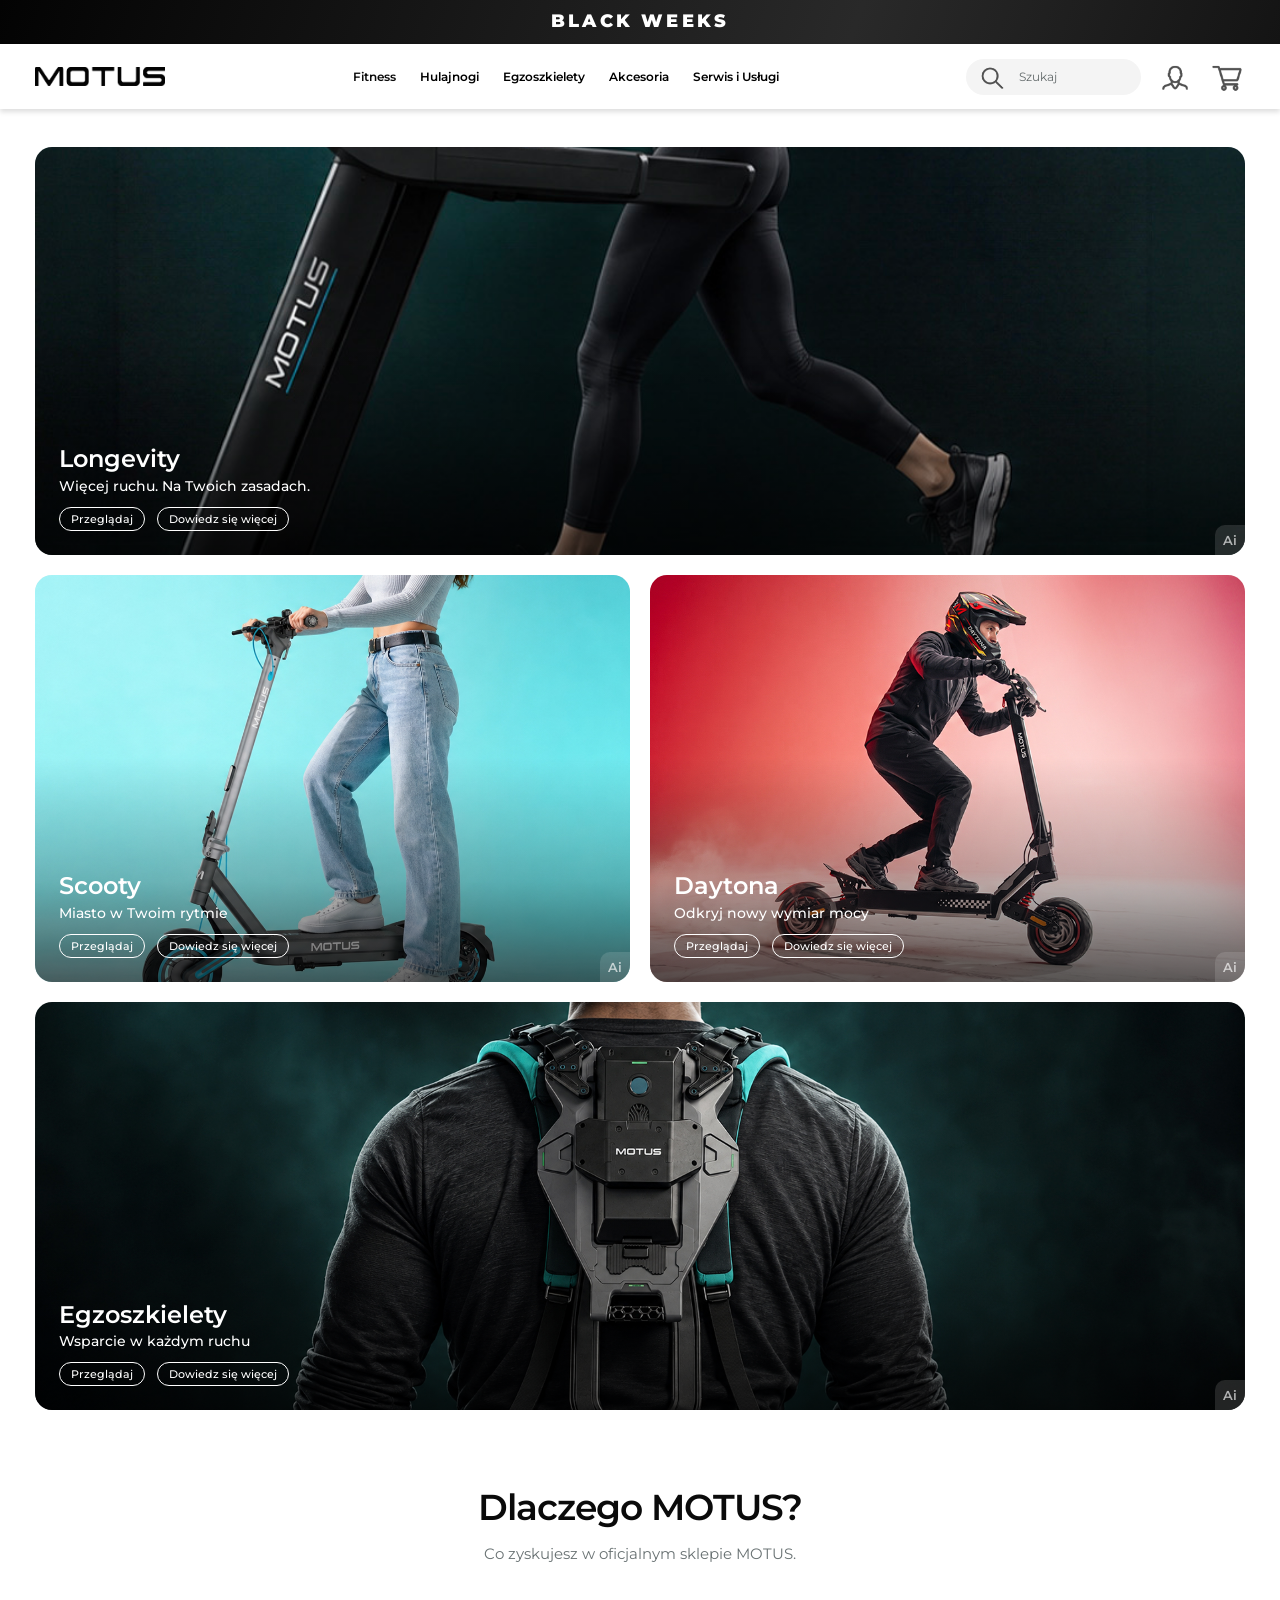
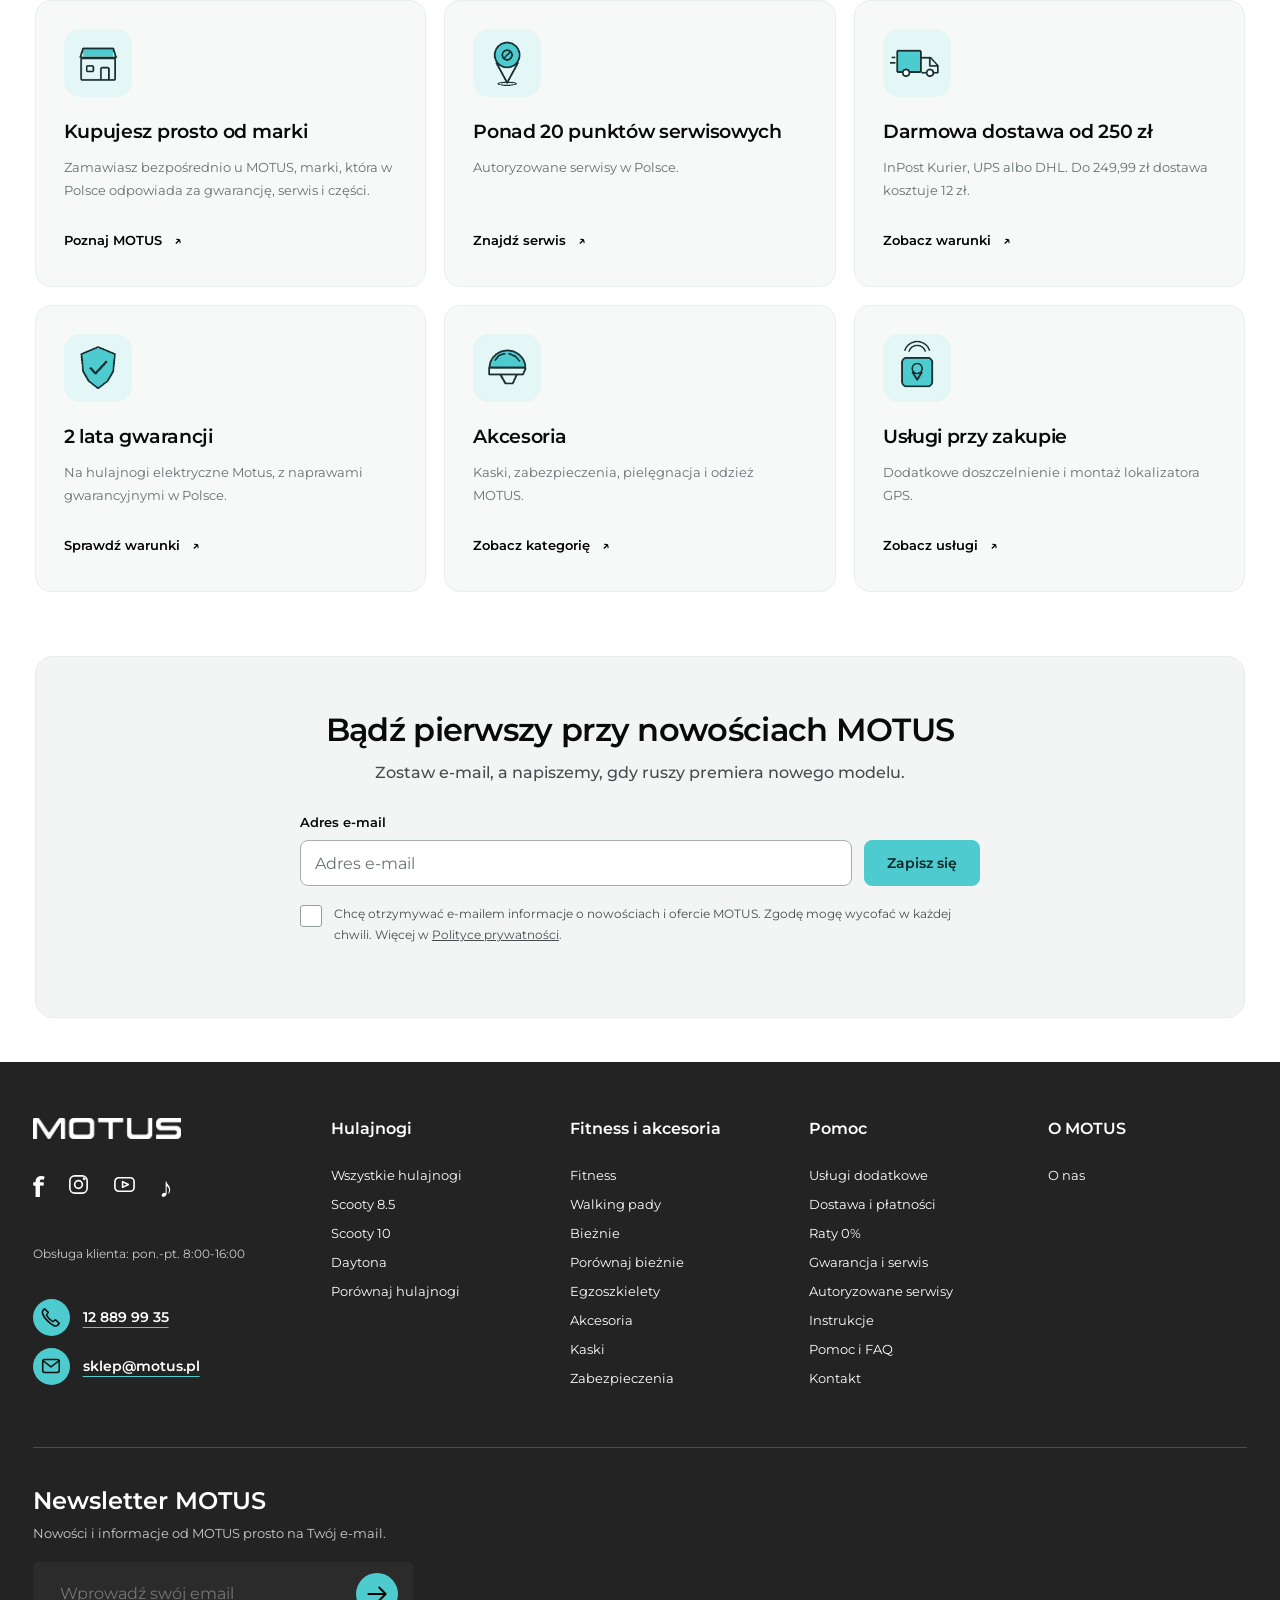
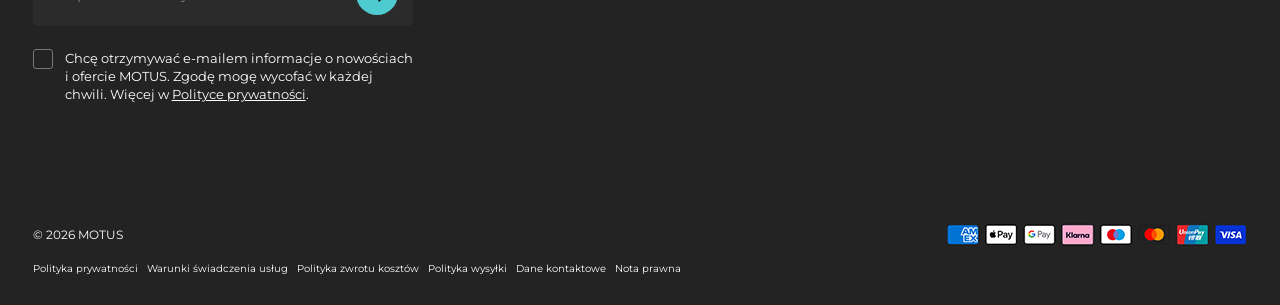
==== commit 15ec22d4: "Add files via upload" ====
--- a/index.html
+++ b/index.html
@@ -1,5 +1,5 @@
 <!doctype html>
-<html lang="pl"><head><meta charset="utf-8"><meta name="viewport" content="width=device-width, initial-scale=1"><title>MOTUS — Twój ruch</title><meta name="description" content="Odkryj fitness, hulajnogi i egzoszkielety MOTUS. Ruch w Twoim rytmie."><link rel="stylesheet" href="style.css"><script defer src="app.js"></script></head><body><a class="skip-link" href="#main-content">Przejdź do treści</a>
+<html lang="pl"><head><meta charset="utf-8"><meta name="viewport" content="width=device-width, initial-scale=1"><title>MOTUS — Twój ruch</title><meta name="description" content="Odkryj fitness, hulajnogi i egzoszkielety MOTUS. Ruch w Twoim rytmie."><link rel="stylesheet" href="style.css"><link rel="stylesheet" href="black-weeks.css"><link rel="stylesheet" href="mega-menu.css"><script defer src="app.js"></script><script defer src="black-weeks-data.js"></script><script defer src="mega-menu.js"></script></head><body><a class="skip-link" href="#main-content">Przejdź do treści</a>
 <svg class="symbols" xmlns="http://www.w3.org/2000/svg"><defs>
 
 
@@ -10,7 +10,7 @@
 <symbol id="instagram" viewBox="0 0 24 24"><rect x="3" y="3" width="18" height="18" rx="5"/><circle cx="12" cy="12" r="4"/><circle cx="18" cy="6" r=".7"/></symbol>
 <symbol id="youtube" viewBox="0 0 24 24"><rect x="2" y="5" width="20" height="14" rx="4"/><path d="m10 9 6 3-6 3Z"/></symbol>
 </defs></svg>
-<section class="top-strip" aria-label="Informacje MOTUS" aria-roledescription="karuzela"><div class="strip-inner"><button type="button" class="strip-prev" aria-label="Poprzednia informacja">←</button><div class="strip-message"><span class="strip-icon" aria-hidden="true"></span><span class="strip-text">PREMIERA bieżni i walking padów MOTUS</span></div><button type="button" class="strip-next" aria-label="Następna informacja">→</button></div></section><header><button class="menu-toggle" type="button" aria-label="Otwórz menu" aria-expanded="false" aria-controls="main-nav"><span></span><span></span><span></span></button><a class="brand" href="index.html" aria-label="MOTUS — strona główna"><img src="assets/motus.png" alt="MOTUS"></a><nav id="main-nav" aria-label="Główna nawigacja"><button data-category="Fitness">Fitness</button><button data-category="Hulajnogi">Hulajnogi</button><button data-category="Egzoszkielety">Egzoszkielety</button><button data-category="Akcesoria">Akcesoria</button><button data-category="Serwis i Usługi">Serwis i Usługi</button><button class="mobile-account" type="button" data-demo="Panel klienta">Moje konto</button></nav><div class="tools"><form id="search-form" role="search"><button aria-label="Szukaj"><img class="header-icon" src="assets/icon-search.png" alt=""></button><input aria-label="Wyszukaj produkt" placeholder="Szukaj" maxlength="80"></form><button class="icon-button" data-demo="Panel klienta" aria-label="Konto klienta"><img class="header-icon" src="assets/icon-user.png" alt=""></button><button class="icon-button" data-demo="Twój koszyk jest pusty." aria-label="Koszyk"><img class="header-icon" src="assets/icon-cart.png" alt=""></button></div></header><button class="menu-backdrop" type="button" aria-label="Zamknij menu" hidden></button>
+<a class="top-strip bw-topbar" href="black-weeks.html" aria-label="BLACK WEEKS — zobacz oferty"><span>BLACK WEEKS</span></a><header><button class="menu-toggle" type="button" aria-label="Otwórz menu" aria-expanded="false" aria-controls="main-nav"><span></span><span></span><span></span></button><a class="brand" href="index.html" aria-label="MOTUS — strona główna"><img src="assets/motus.png" alt="MOTUS"></a><nav id="main-nav" aria-label="Główna nawigacja"><button type="button" class="nav-inactive" disabled>Fitness</button><button type="button" class="mega-trigger" data-mega="scooters" aria-expanded="false" aria-controls="mega-scooters">Hulajnogi</button><button type="button" class="nav-inactive">Egzoszkielety</button><button type="button" class="nav-inactive">Akcesoria</button><button type="button" class="nav-inactive">Serwis i Usługi</button></nav><div class="tools"><form id="search-form" role="search"><button aria-label="Szukaj"><img class="header-icon" src="assets/icon-search.png" alt=""></button><input aria-label="Wyszukaj produkt" placeholder="Szukaj" maxlength="80"></form><button class="icon-button" data-demo="Panel klienta" aria-label="Konto klienta"><img class="header-icon" src="assets/icon-user.png" alt=""></button><button class="icon-button" data-demo="Twój koszyk jest pusty." aria-label="Koszyk"><img class="header-icon" src="assets/icon-cart.png" alt=""></button></div><div class="mega-shell" id="mega-shell" hidden></div></header><button class="menu-backdrop" type="button" aria-label="Zamknij menu" hidden></button>
 <main id="main-content"><section class="tiles" aria-label="Kategorie MOTUS"><article class="tile wide longevity-carousel" aria-label="Longevity"><picture><source media="(max-width: 600px)" srcset="assets/fitness-mobile_1.jpg" width="1080" height="1350"><img class="category-image" width="1816" height="612" fetchpriority="high" src="assets/fitness.jpg" alt="Placeholder grafiki fitness"></picture><button class="ai" type="button" aria-label="Informacja o grafice AI" aria-expanded="false"><span class="ai-mark">Ai</span><span class="ai-copy">Grafika wygenerowana przy użyciu sztucznej inteligencji (AI).</span></button><div class="tile-overlay"><h2>Longevity</h2><p>Więcej ruchu. Na Twoich zasadach.</p><div class="tile-actions"><button type="button" data-category="Longevity">Przeglądaj</button><button type="button" data-demo="Longevity — dowiedz się więcej">Dowiedz się więcej</button></div></div></article><article class="tile" aria-label="Scooty"><picture><source media="(max-width: 600px)" srcset="assets/city-mobile.jpg" width="1080" height="1350"><img class="category-image" width="895" height="612" loading="lazy" src="assets/city.jpg" alt="Placeholder hulajnóg miejskich"></picture><button class="ai" type="button" aria-label="Informacja o grafice AI" aria-expanded="false"><span class="ai-mark">Ai</span><span class="ai-copy">Grafika wygenerowana przy użyciu sztucznej inteligencji (AI).</span></button><div class="tile-overlay"><h2>Scooty</h2><p>Miasto w Twoim rytmie</p><div class="tile-actions"><button type="button" data-category="Scooty">Przeglądaj</button><button type="button" data-demo="Scooty — dowiedz się więcej">Dowiedz się więcej</button></div></div></article><article class="tile" aria-label="Daytona"><picture><source media="(max-width: 600px)" srcset="assets/power-mobile.jpg" width="1080" height="1350"><img class="category-image" width="895" height="612" loading="lazy" src="assets/power.jpg" alt="Placeholder hulajnóg terenowych"></picture><button class="ai" type="button" aria-label="Informacja o grafice AI" aria-expanded="false"><span class="ai-mark">Ai</span><span class="ai-copy">Grafika wygenerowana przy użyciu sztucznej inteligencji (AI).</span></button><div class="tile-overlay"><h2>Daytona</h2><p>Odkryj nowy wymiar mocy</p><div class="tile-actions"><button type="button" data-category="Daytona">Przeglądaj</button><button type="button" data-demo="Daytona — dowiedz się więcej">Dowiedz się więcej</button></div></div></article><article class="tile wide" aria-label="Egzoszkielety"><picture><source media="(max-width: 600px)" srcset="assets/exo-mobile.jpg" width="1080" height="1350"><img class="category-image" width="1816" height="612" loading="lazy" src="assets/exo.jpg" alt="Placeholder egzoszkieletów"></picture><button class="ai" type="button" aria-label="Informacja o grafice AI" aria-expanded="false"><span class="ai-mark">Ai</span><span class="ai-copy">Grafika wygenerowana przy użyciu sztucznej inteligencji (AI).</span></button><div class="tile-overlay"><h2>Egzoszkielety</h2><p>Wsparcie w każdym ruchu</p><div class="tile-actions"><button type="button" data-category="Egzoszkielety">Przeglądaj</button><button type="button" data-demo="Egzoszkielety — dowiedz się więcej">Dowiedz się więcej</button></div></div></article></section>
 <section class="why-motus" aria-labelledby="why-title"><div class="section-heading"><h2 id="why-title">Dlaczego MOTUS?</h2><p>Co zyskujesz w oficjalnym sklepie MOTUS.</p></div><div class="benefits-grid"><article class="benefit-card"><div class="benefit-icon"><img src="assets/benefit-store.png" width="64" height="64" loading="lazy" alt=""></div><h3>Kupujesz prosto od marki</h3><p>Zamawiasz bezpośrednio u MOTUS, marki, która w Polsce odpowiada za gwarancję, serwis i części.</p><button type="button" class="text-action" data-demo="Poznaj MOTUS">Poznaj MOTUS<span aria-hidden="true">↗</span></button></article><article class="benefit-card"><div class="benefit-icon"><img src="assets/benefit-service.png" width="64" height="64" loading="lazy" alt=""></div><h3>Ponad 20 punktów serwisowych</h3><p>Autoryzowane serwisy w Polsce.</p><button type="button" class="text-action" data-demo="Znajdź serwis">Znajdź serwis<span aria-hidden="true">↗</span></button></article><article class="benefit-card"><div class="benefit-icon"><img src="assets/benefit-delivery.png" width="64" height="64" loading="lazy" alt=""></div><h3>Darmowa dostawa od 250 zł</h3><p>InPost Kurier, UPS albo DHL. Do 249,99 zł dostawa kosztuje 12 zł.</p><button type="button" class="text-action" data-demo="Zobacz warunki">Zobacz warunki<span aria-hidden="true">↗</span></button></article><article class="benefit-card"><div class="benefit-icon"><img src="assets/benefit-shield.png" width="64" height="64" loading="lazy" alt=""></div><h3>2 lata gwarancji</h3><p>Na hulajnogi elektryczne Motus, z naprawami gwarancyjnymi w Polsce.</p><button type="button" class="text-action" data-demo="Sprawdź warunki">Sprawdź warunki<span aria-hidden="true">↗</span></button></article><article class="benefit-card"><div class="benefit-icon"><img src="assets/benefit-helmet.png" width="64" height="64" loading="lazy" alt=""></div><h3>Akcesoria</h3><p>Kaski, zabezpieczenia, pielęgnacja i odzież MOTUS.</p><button type="button" class="text-action" data-demo="Zobacz kategorię">Zobacz kategorię<span aria-hidden="true">↗</span></button></article><article class="benefit-card"><div class="benefit-icon"><img src="assets/benefit-gps.png" width="64" height="64" loading="lazy" alt=""></div><h3>Usługi przy zakupie</h3><p>Dodatkowe doszczelnienie i montaż lokalizatora GPS.</p><button type="button" class="text-action" data-demo="Zobacz usługi">Zobacz usługi<span aria-hidden="true">↗</span></button></article></div></section><section class="premiere" aria-labelledby="premiere-title"><h1 id="premiere-title">Bądź pierwszy przy nowościach MOTUS</h1><p>Zostaw e-mail, a napiszemy, gdy ruszy premiera nowego modelu.</p><form class="newsletter light" novalidate><label class="signup-label" for="premiere-email">Adres e-mail</label><div class="email-row"><input id="premiere-email" aria-describedby="premiere-status" type="email" autocomplete="email" inputmode="email" aria-label="Adres e-mail" placeholder="Adres e-mail" required maxlength="254"><button type="submit">Zapisz się</button></div><label class="consent"><input type="checkbox" required><span>Chcę otrzymywać e-mailem informacje o nowościach i ofercie MOTUS. Zgodę mogę wycofać w każdej chwili. Więcej w <button type="button" data-demo="Polityka prywatności">Polityce prywatności</button>.</span></label><p id="premiere-status" class="form-status" aria-live="polite" aria-atomic="true"></p></form></section></main>
 <footer><div class="footer-top"><section class="contact"><a href="index.html"><img class="footer-logo" src="assets/motus-white.png" alt="MOTUS"></a><div class="socials"><button data-demo="Facebook MOTUS" aria-label="Facebook"><b>f</b></button><button data-demo="Instagram MOTUS" aria-label="Instagram"><svg><use href="#instagram"/></svg></button><button data-demo="YouTube MOTUS" aria-label="YouTube"><svg><use href="#youtube"/></svg></button><button data-demo="TikTok MOTUS" aria-label="TikTok"><b>♪</b></button></div><p>Obsługa klienta: pon.-pt. 8:00-16:00</p><a class="contact-link" href="tel:+48128899935"><i><svg><use href="#phone"/></svg></i>12 889 99 35</a><a class="contact-link" href="mailto:sklep@motus.pl"><i><svg><use href="#mail"/></svg></i>sklep@motus.pl</a></section><section><h2>Hulajnogi</h2><div class="footer-links" data-links="Wszystkie hulajnogi|Scooty 8.5|Scooty 10|Daytona|Porównaj hulajnogi"></div></section><section><h2>Fitness i akcesoria</h2><div class="footer-links" data-links="Fitness|Walking pady|Bieżnie|Porównaj bieżnie|Egzoszkielety|Akcesoria|Kaski|Zabezpieczenia"></div></section><section><h2>Pomoc</h2><div class="footer-links" data-links="Usługi dodatkowe|Dostawa i płatności|Raty 0%|Gwarancja i serwis|Autoryzowane serwisy|Instrukcje|Pomoc i FAQ|Kontakt"></div></section><section><h2>O MOTUS</h2><div class="footer-links" data-links="O nas"></div></section></div><section class="footer-news"><h2>Newsletter MOTUS</h2><p>Nowości i informacje od MOTUS prosto na Twój e-mail.</p><form class="newsletter dark" novalidate><div class="email-row"><input type="email" autocomplete="email" inputmode="email" aria-label="Twój e-mail do newslettera" placeholder="Wprowadź swój email" required maxlength="254"><button type="submit" aria-label="Zapisz się do newslettera"><svg><use href="#arrow"/></svg></button></div><label class="consent"><input type="checkbox" required><span>Chcę otrzymywać e-mailem informacje o nowościach i ofercie MOTUS. Zgodę mogę wycofać w każdej chwili. Więcej w <button type="button" data-demo="Polityka prywatności">Polityce prywatności</button>.</span></label><p class="form-status" aria-live="polite"></p></form></section><div class="footer-bottom"><div><p>© 2026 MOTUS</p><div class="legal" data-links="Polityka prywatności|Warunki świadczenia usług|Polityka zwrotu kosztów|Polityka wysyłki|Dane kontaktowe|Nota prawna"></div></div><img src="assets/payments.png" alt="Placeholder metod płatności"></div></footer>
--- a/black-weeks.css
+++ b/black-weeks.css
@@ -0,0 +1,92 @@
+:root{--bw-yellow:#ffe100;--bw-black:#111;--bw-header-height:74px}
+a.bw-topbar{display:flex;position:relative;overflow:hidden;height:56px;min-height:44px;padding:8px 20px;background:linear-gradient(110deg,#030303 0%,#292929 28%,#080808 50%,#303030 74%,#030303 100%);background-size:240% 100%;animation:bw-strip-flow 9s ease-in-out infinite;text-decoration:none;color:var(--bw-yellow);font-size:20px;font-weight:800;line-height:1.3;letter-spacing:4px;text-align:center;isolation:isolate;transition:color .2s}a.bw-topbar:hover{color:#fff08b}a.bw-topbar:focus-visible{outline:3px solid var(--bw-yellow);outline-offset:-5px}a.bw-topbar span{position:relative}a.bw-topbar[aria-current=page] span{text-decoration:none}@keyframes bw-strip-flow{0%,100%{background-position:0% 50%}50%{background-position:100% 50%}}
+.bw-page{background:#fff}.bw-page header nav a{padding:18px 0;text-decoration:none;white-space:nowrap;font-size:15px;font-weight:600;transition:color .2s}.bw-page header nav a:hover{color:#228c8f}.bw-page .bw-main{padding-top:0}.bw-breadcrumb{display:flex;align-items:center;gap:12px;font-size:11px;color:#777;padding:26px 0}.bw-breadcrumb a{text-decoration:none;color:#454545}.bw-breadcrumb a:hover{text-decoration:underline}.bw-hero{aspect-ratio:1816/612;border-radius:17px;overflow:hidden;background:#151515}.bw-hero picture,.bw-hero img{width:100%;height:100%;display:block;object-fit:cover}.bw-intro{display:grid;grid-template-columns:1.1fr 1fr;align-items:end;gap:60px;padding:64px 0 45px}.bw-kicker{font-size:11px;line-height:1.6;font-weight:700;letter-spacing:2px;color:#6c7172;margin:0 0 16px}.bw-intro h1{font-size:clamp(46px,4.4vw,80px);line-height:1.04;font-weight:650;letter-spacing:-3px;margin:0}.bw-intro h1 span{color:#8a8e8f}.bw-intro-copy{max-width:510px;padding-bottom:5px}.bw-intro-copy>p:first-child{font-weight:600;color:#191919;font-size:22px;line-height:1.4;margin:0 0 12px}.bw-intro-copy>p{font-size:14px;line-height:1.8;color:#6d7374;margin:0 0 18px}.bw-inline-link{font-size:12px;font-weight:600;text-decoration:none;display:inline-flex;gap:20px;padding:7px 0;border-bottom:1px solid #222}.bw-inline-link:hover{color:#25888b}.bw-dates{color:#111!important;font-weight:600}.bw-category-nav{position:sticky;top:calc(var(--bw-header-height) + 10px);z-index:10;display:grid;grid-template-columns:repeat(3,minmax(0,1fr));gap:1px;background:#e7e7e7;border:1px solid #e7e7e7;border-radius:12px;overflow:hidden;box-shadow:0 4px 18px #00000008}.bw-category-nav a{padding:20px 24px;display:flex;align-items:center;gap:16px;background:#f8f8f8;text-decoration:none;color:#797d7e;font-size:11px;transition:background .2s,color .2s;min-width:0}.bw-category-nav strong{font-size:16px;font-weight:600;color:#171717}.bw-category-nav a>span{margin-left:auto;font-size:11px}.bw-category-nav a:hover{background:#eeeeeb}.bw-category-nav a.is-active{background:var(--bw-yellow);color:#34331c}.bw-category-nav a.is-active strong{color:#111}.bw-shopping-tools{display:flex;align-items:center;justify-content:space-between;padding:28px 0 0;gap:20px;color:#6a7172;font-size:12px}.bw-shopping-tools>p{margin:0}.bw-shopping-tools label{display:flex;align-items:center;gap:10px}.bw-shopping-tools select{font:inherit;border:1px solid #dedede;background:#fff;border-radius:8px;color:#242424;min-height:40px;padding:8px 30px 8px 12px;max-width:220px}.bw-product-section{padding:66px 0 12px;scroll-margin-top:calc(var(--bw-header-height) + 115px)}.bw-section-head{display:flex;align-items:center;justify-content:space-between;gap:24px;margin-bottom:28px}.bw-section-head h2{font-size:36px;line-height:1.2;font-weight:600;letter-spacing:-1.1px;margin:0 0 10px}.bw-section-head .bw-kicker{margin-bottom:10px}.bw-section-head div>p:last-child{font-size:14px;color:#6d7374;line-height:1.7;margin:0}.bw-section-mark{font-size:82px;font-weight:500;letter-spacing:-5px;line-height:1;color:#e3e5e5}.bw-product-grid{display:grid;grid-template-columns:repeat(3,minmax(0,1fr));gap:24px}.bw-card{border:1px solid #ededed;border-radius:22px;overflow:hidden;background:#f8f8f8;min-width:0;display:flex;flex-direction:column;transition:box-shadow .25s,transform .25s,border-color .25s}.bw-card:hover{box-shadow:0 12px 32px #0000000b;border-color:#d0d4d4;transform:translateY(-3px)}.bw-card-media{position:relative;aspect-ratio:1/1;background:#f8f8f8;display:grid;place-items:center;overflow:hidden}.bw-card-media>img{width:100%;height:100%;object-fit:contain;padding:24px;transition:transform .5s}.bw-card:hover .bw-card-media>img{transform:scale(1.035)}.bw-offer-label{position:absolute;z-index:1;left:20px;top:20px;background:linear-gradient(110deg,#050505,#2c2c2c);color:var(--bw-yellow);font-size:10px;letter-spacing:1.2px;font-weight:800;padding:9px 12px;border-radius:5px;line-height:1.2}.bw-discount{position:absolute;right:20px;top:20px;background:var(--bw-yellow);padding:8px 10px;font-size:12px;font-weight:700;border-radius:5px}.bw-card-info{padding:0 28px 22px;display:flex;flex-direction:column;flex:1}.bw-card-brand{font-size:9px;letter-spacing:1.3px;color:#8b8f90;margin:0 0 8px}.bw-card-title-row{display:flex;align-items:flex-start;gap:14px;justify-content:space-between}.bw-card h3{font-size:19px;font-weight:500;line-height:1.35;letter-spacing:-.4px;margin:0;min-width:0}.bw-price{font-size:18px;font-weight:650;line-height:1.4;white-space:nowrap;text-align:right}.bw-price.pending{font-size:12px;font-weight:500;color:#777}.bw-card-tagline{font-size:12px;color:#777f80;line-height:1.6;margin:12px 0 0}.bw-price-reference{font-size:10px;line-height:1.6;color:#6c7273;margin:12px 0 0}.bw-card-features{margin:0;list-style:none;display:grid;grid-template-columns:repeat(3,minmax(0,1fr));gap:0;border-block:1px solid #ebeded;background:#fff;padding:16px 16px}.bw-card-features li{display:flex;align-items:center;gap:8px;min-width:0;padding:0 10px;border-right:1px solid #eee}.bw-card-features li:last-child{border:0}.bw-card-features svg{width:17px;height:17px;flex-shrink:0;stroke-width:1.4}.bw-card-features strong{font-size:11px;line-height:1.3;font-weight:650;display:block;overflow-wrap:anywhere}.bw-card-features small{font-size:9px;line-height:1.5;color:#858a8b;display:block;margin-top:3px}.bw-card-action{background:#fff;padding:14px 20px}.bw-card-action a,.bw-card-action button{display:flex;align-items:center;justify-content:space-between;gap:10px;width:100%;font:inherit;font-size:12px;font-weight:600;border:0;border-radius:7px;background:#171717;color:white;text-decoration:none;min-height:42px;padding:11px 16px;transition:background .2s,color .2s}.bw-card-action a:hover,.bw-card-action button:hover{background:var(--bw-yellow);color:#111}.bw-editorial{margin:64px 0 0;background:#141414;color:white;border-radius:18px;overflow:hidden;padding:44px 50px;position:relative;display:grid;grid-template-columns:1fr auto;align-items:end;gap:22px}.bw-editorial::after{content:'';position:absolute;right:20%;top:-80px;width:1px;height:430px;background:#46463e;transform:rotate(28deg);pointer-events:none}.bw-editorial .bw-kicker{grid-column:1/-1;color:#bbb}.bw-editorial>p:nth-child(2){font-size:48px;line-height:1.15;letter-spacing:-1.5px;margin:0;font-weight:500}.bw-editorial em{font-style:normal;color:var(--bw-yellow)}.bw-editorial a{color:var(--bw-yellow);font-size:13px;text-decoration:none;border-bottom:1px solid #77704a;padding:10px 0;position:relative;z-index:1}.bw-help{display:grid;grid-template-columns:.8fr 1.2fr;gap:100px;margin:84px 0 44px;padding:50px 0;border-top:1px solid #ddd;scroll-margin-top:calc(var(--bw-header-height) + 110px)}.bw-help h2{font-size:38px;line-height:1.18;letter-spacing:-1px;font-weight:600;margin:0 0 22px}.bw-help>div:first-child>p:not(.bw-kicker){font-size:13px;line-height:1.8;color:#737a7b;max-width:320px}.bw-help a{font-size:12px;color:#1b5456;text-underline-offset:4px}.bw-help>div:first-child>a{display:inline-block;margin-top:12px}.bw-faq-list details{border-bottom:1px solid #e5e5e5}.bw-faq-list summary{cursor:pointer;list-style:none;font-size:14px;line-height:1.5;font-weight:550;padding:21px 38px 21px 0;position:relative}.bw-faq-list summary::-webkit-details-marker{display:none}.bw-faq-list summary::after{content:'+';position:absolute;right:5px;top:16px;font-size:24px;font-weight:300}.bw-faq-list details[open] summary::after{content:'−'}.bw-faq-list details>p{font-size:12px;line-height:1.8;color:#656e6f;margin:0;padding:0 22px 20px 0}.bw-faq-list details>a{display:inline-block;margin-bottom:20px}.bw-faq-links{display:flex;gap:20px;padding-bottom:20px;flex-wrap:wrap}.bw-bottom-cta{display:flex;justify-content:space-between;padding:0 0 50px;gap:20px}.bw-bottom-cta a{font-size:12px;color:#585f60;text-decoration:none;min-height:38px;padding:10px 0}.bw-bottom-cta a:hover{color:#111}.bw-page footer{margin-top:0}.bw-empty{border:1px dashed #cdd3d3;padding:40px;border-radius:12px;text-align:center;font-size:14px;line-height:1.6}.bw-empty button,.bw-clear-search{border:0;background:none;font:inherit;text-decoration:underline;text-underline-offset:3px;cursor:pointer}.bw-clear-search{font-size:11px;margin-left:10px}.bw-noscript{padding:24px;font-size:13px}#bw-title{scroll-margin-top:calc(var(--bw-header-height) + 20px)}.bw-page [hidden]{display:none!important}.bw-page :focus-visible{outline:3px solid #247c7f;outline-offset:4px}
+@media(max-width:1500px){a.bw-topbar{height:42px;font-size:16px;letter-spacing:3px}.bw-page header nav a{font-size:12px}.bw-category-nav a{padding:18px}.bw-category-nav a>span{display:none}.bw-card-title-row{flex-direction:column;gap:9px}.bw-price{font-size:18px}.bw-card h3{font-size:18px}.bw-card-info{padding:0 22px 20px}.bw-card-features{padding:14px 8px}.bw-card-features li{padding:0 6px;gap:6px}.bw-card-features strong{font-size:10px}.bw-intro-copy>p:first-child{font-size:19px}}
+@media(max-width:1024px){.bw-page header nav a{font-size:16px;padding:18px 8px;border-bottom:1px solid #eee}.bw-intro{gap:30px;padding:45px 0 32px}.bw-intro h1{font-size:48px;letter-spacing:-2px}.bw-intro-copy>p:first-child{font-size:17px}.bw-intro-copy>p{font-size:12px}.bw-category-nav strong{font-size:14px}.bw-product-grid{grid-template-columns:repeat(2,minmax(0,1fr));gap:18px}.bw-section-head h2{font-size:30px}.bw-section-head div>p:last-child{font-size:12px}.bw-section-mark{font-size:64px}.bw-help{gap:40px;grid-template-columns:1fr 1.2fr}.bw-help h2{font-size:30px}.bw-editorial>p:nth-child(2){font-size:40px}.bw-editorial{padding:34px}.bw-card-features strong{font-size:11px}}
+@media(max-width:600px){a.bw-topbar{height:44px;font-size:15px;letter-spacing:3px}.bw-breadcrumb{padding:18px 4px;font-size:10px}.bw-hero{aspect-ratio:1080/1350;border-radius:14px}.bw-intro{grid-template-columns:1fr;gap:22px;padding:34px 6px 28px}.bw-kicker{font-size:9px;letter-spacing:1.6px;margin-bottom:12px}.bw-intro h1{font-size:46px;letter-spacing:-2px;line-height:1.05}.bw-intro-copy{max-width:none}.bw-intro-copy>p:first-child{font-size:18px}.bw-intro-copy>p{font-size:12px;line-height:1.8;margin-bottom:14px}.bw-inline-link{font-size:11px;min-height:40px}.bw-category-nav{top:var(--bw-header-height);border-radius:9px;box-shadow:0 4px 12px #0001}.bw-category-nav a{padding:12px 7px;display:flex;gap:5px;flex-direction:column;justify-content:center;font-size:9px;min-height:60px}.bw-category-nav strong{font-size:12px}.bw-shopping-tools{padding:22px 4px 0;gap:10px;align-items:flex-start;font-size:10px}.bw-shopping-tools label{flex-direction:column;align-items:flex-start;gap:4px;font-size:9px}.bw-shopping-tools select{font-size:12px;max-width:160px;padding-right:20px;min-height:38px}.bw-shopping-tools>p{padding-top:17px;line-height:1.5;max-width:150px}.bw-clear-search{display:block;margin:8px 0 0;font-size:10px;padding:4px 0}.bw-product-section{padding:40px 0 0;scroll-margin-top:calc(var(--bw-header-height) + 80px)}.bw-section-head{gap:14px;padding:0 4px;margin-bottom:20px}.bw-section-head h2{font-size:26px;letter-spacing:-.7px;line-height:1.15}.bw-section-head div>p:last-child{font-size:11px;line-height:1.7}.bw-section-head .bw-kicker{margin-bottom:9px}.bw-section-mark{font-size:45px;align-self:flex-start;letter-spacing:-3px}.bw-product-grid{grid-template-columns:minmax(0,1fr);gap:18px}.bw-card{border-radius:17px}.bw-card-media{aspect-ratio:1.1/1}.bw-card-media>img{padding:20px 25px}.bw-offer-label{left:18px;top:18px;font-size:9px;padding:8px 11px}.bw-discount{right:18px;top:18px;font-size:11px}.bw-card-info{padding:0 22px 20px}.bw-card-title-row{flex-direction:row;align-items:flex-start;gap:12px}.bw-card h3{font-size:17px}.bw-price{font-size:16px}.bw-price.pending{font-size:11px}.bw-card-tagline{font-size:11px;margin-top:9px}.bw-price-reference{font-size:10px}.bw-card-features{padding:16px 12px}.bw-card-features li{padding:0 8px;gap:7px}.bw-card-features strong{font-size:10px}.bw-card-features small{font-size:9px}.bw-card-features svg{width:16px;height:16px}.bw-card-action{padding:12px 18px 18px}.bw-card-action button,.bw-card-action a{min-height:44px}.bw-editorial{margin-top:36px;padding:28px 24px;grid-template-columns:1fr;gap:16px;border-radius:14px}.bw-editorial .bw-kicker{margin-bottom:0}.bw-editorial>p:nth-child(2){font-size:34px;letter-spacing:-1px}.bw-editorial a{justify-self:start;font-size:11px;min-height:40px}.bw-help{margin:48px 4px 26px;padding-top:32px;grid-template-columns:1fr;gap:24px;scroll-margin-top:calc(var(--bw-header-height) + 80px)}.bw-help h2{font-size:30px;margin-bottom:16px}.bw-help>div:first-child>p:not(.bw-kicker){font-size:12px;max-width:none}.bw-faq-list summary{font-size:12px;padding:19px 30px 19px 0}.bw-faq-list details>p{font-size:11px}.bw-bottom-cta{padding:0 4px 32px;gap:18px}.bw-bottom-cta a{font-size:10px}.bw-empty{font-size:12px;padding:30px 20px}}
+@media(max-width:360px){.bw-card-title-row{flex-direction:column}.bw-card-features li{gap:5px;padding:0 5px}.bw-card-features svg{display:none}.bw-intro h1{font-size:40px}}
+@media(prefers-reduced-motion:reduce){a.bw-topbar{animation:none}.bw-card,.bw-card-media>img{transition:none}.bw-card:hover{transform:none}}
+.bw-product-grid>.bw-empty{grid-column:1/-1}.bw-shopping-tools{scroll-margin-top:calc(var(--bw-header-height) + 100px)}
+
+/* Black Weeks campaign refresh: bold typography, graphic category banners, moving percent pattern. */
+a.bw-topbar,a.bw-topbar:hover{color:#fff}a.bw-topbar{font-size:18px;letter-spacing:3.2px}.bw-page{background:#eeeeeb;position:relative;isolation:isolate}.bw-page::before{content:'';position:fixed;inset:-200px;pointer-events:none;z-index:-1;background-image:url("data:image/svg+xml,%3Csvg xmlns='http://www.w3.org/2000/svg' width='240' height='200' viewBox='0 0 240 200'%3E%3Ctext x='48' y='154' transform='rotate(-16 120 100)' font-family='Arial,sans-serif' font-weight='900' font-size='140' fill='%23dcdcd7'%3E%25%3C/text%3E%3C/svg%3E");background-size:240px 200px;animation:bw-percent-flow 28s linear infinite;opacity:.58}@keyframes bw-percent-flow{from{background-position:0 0}to{background-position:240px -200px}}.bw-main{position:relative}.bw-intro{padding:54px 0 38px;align-items:center;grid-template-columns:1fr 1fr}.bw-intro h1{font-size:clamp(68px,7.3vw,132px);font-weight:900;letter-spacing:-6px;line-height:.85}.bw-intro h1 span{color:#111}.bw-kicker{font-size:10px;font-weight:750;letter-spacing:2px;color:#525859}.bw-intro-copy>p:first-child{font-size:24px;font-weight:750;line-height:1.3;letter-spacing:-.7px}.bw-intro-copy>p{color:#535b5c}.bw-category-nav{border:0;background:#262626;box-shadow:0 6px 20px #0001}.bw-category-nav a{background:#151515;color:#b3b3b3}.bw-category-nav strong{color:#fff;font-weight:750;text-transform:uppercase;font-size:14px;letter-spacing:.3px}.bw-category-nav a:hover{background:#303030}.bw-category-nav a.is-active{background:#fff;color:#222}.bw-category-nav a.is-active strong{color:#111}.bw-category-banner{position:relative;aspect-ratio:1816/500;border-radius:16px;overflow:hidden;background:#151515;margin-top:48px;isolation:isolate}.bw-category-banner>img{display:block;width:100%;height:100%;object-fit:cover}.bw-category-banner>div{position:absolute;inset:0;display:flex;flex-direction:column;align-items:flex-start;justify-content:center;padding:3.8% 5%;color:#fff;background:linear-gradient(90deg,#0007,transparent)}.bw-category-banner span{font-size:10px;letter-spacing:2px;font-weight:700;margin-bottom:20px}.bw-category-banner h2{font-size:clamp(36px,5vw,88px);line-height:1;font-weight:900;letter-spacing:-3px;margin:0 0 14px}.bw-category-banner p{font-size:16px;font-weight:500;margin:0;color:#c4c4c4}.bw-product-section{padding-top:36px}.bw-section-head h2{text-transform:uppercase;font-weight:800;font-size:30px;letter-spacing:-1px}.bw-section-mark{font-weight:850;color:#d0d1ce}.bw-section-head div>p:last-child{color:#5e6565}.bw-product-grid{display:flex;overflow-x:auto;scroll-snap-type:x mandatory;scrollbar-width:none;gap:24px;overscroll-behavior-x:contain;padding:2px 0 18px}.bw-product-grid::-webkit-scrollbar{display:none}.bw-product-grid .bw-card{flex:0 0 calc((100% - 48px)/3);scroll-snap-align:start;scroll-snap-stop:always}.bw-card{border-radius:14px;background:#fafafa;border-color:#e0e0db;box-shadow:none}.bw-card-media{background:#fafafa}.bw-card h3{font-size:19px;font-weight:650;line-height:1.3}.bw-card-brand{color:#6f7474;font-weight:600}.bw-offer-label{background:#111;color:white;border-radius:3px;font-weight:850;letter-spacing:1px}.bw-discount{background:#ffe100;color:#111;border-radius:3px}.bw-card-action a,.bw-card-action button{border-radius:5px;font-weight:700}.bw-carousel-bottom{display:flex;align-items:center;justify-content:space-between;gap:18px;padding:0 2px 8px}.bw-carousel-bottom>div{display:flex;align-items:center;gap:8px}.bw-carousel-status{font-size:11px;letter-spacing:1px;color:#616666;margin:0}.bw-carousel-prev,.bw-carousel-next{display:grid;place-items:center;min-width:42px;height:42px;border:1px solid #bfc1bc;border-radius:50%;background:transparent;font-size:20px;transition:background .2s}.bw-carousel-prev:hover,.bw-carousel-next:hover{background:#fff}.bw-carousel-prev:disabled,.bw-carousel-next:disabled{opacity:.3;cursor:default}.bw-see-all{border:0;background:none;display:flex;align-items:center;gap:20px;font-size:12px;font-weight:650;padding:12px 8px 12px 20px;min-height:44px}.bw-see-all:hover{text-decoration:underline;text-underline-offset:4px}.bw-help{border-color:#c7c9c3}.bw-help h2{font-weight:800;letter-spacing:-1.4px}.bw-faq-list details{border-color:#d0d2cb}.bw-faq-list summary{font-weight:600}.bw-faq-list details>p{color:#515959}.bw-page footer{position:relative}.bw-shopping-tools select{background:#f9f9f7}.bw-card:hover{transform:none;box-shadow:0 8px 20px #00000008}.bw-product-grid>.bw-empty{flex:0 0 100%;box-sizing:border-box}.bw-category-banner.scooter-banner{margin-top:60px}
+@media(max-width:1024px){.bw-product-grid .bw-card{flex-basis:calc((100% - 18px)/2)}.bw-product-grid{gap:18px}.bw-intro h1{font-size:80px;letter-spacing:-4px}.bw-intro-copy>p:first-child{font-size:20px}.bw-category-banner h2{font-size:52px}.bw-category-banner p{font-size:13px}.bw-category-banner span{margin-bottom:12px}.bw-section-head h2{font-size:27px}.bw-card h3{font-size:17px}}
+@media(max-width:600px){a.bw-topbar{font-size:15px;letter-spacing:3px}.bw-page::before{background-size:180px 150px;opacity:.45}.bw-intro{grid-template-columns:1fr;gap:24px;padding:32px 6px}.bw-intro h1{font-size:76px;letter-spacing:-4px}.bw-intro-copy>p:first-child{font-size:20px}.bw-category-nav strong{font-size:11px}.bw-category-banner{margin-top:32px;aspect-ratio:1.65;border-radius:12px}.bw-category-banner>div{padding:24px}.bw-category-banner h2{font-size:38px;letter-spacing:-1.5px}.bw-category-banner p{font-size:12px;line-height:1.5;max-width:220px}.bw-category-banner span{font-size:8px;letter-spacing:1.5px}.bw-product-section{padding-top:28px}.bw-section-head h2{font-size:24px}.bw-section-mark{font-size:40px}.bw-product-grid{gap:14px}.bw-product-grid .bw-card{flex-basis:100%}.bw-carousel-bottom{gap:10px}.bw-carousel-status{font-size:10px;letter-spacing:0;white-space:nowrap}.bw-carousel-bottom>div{gap:4px}.bw-carousel-prev,.bw-carousel-next{min-width:38px;height:38px;font-size:18px}.bw-see-all{font-size:10px;gap:7px;padding-left:10px}.bw-category-banner.scooter-banner{margin-top:36px}.bw-card h3{font-size:17px}.bw-card-features strong{font-size:10px}}
+@media(max-width:360px){.bw-intro h1{font-size:66px}.bw-category-banner h2{font-size:32px}.bw-see-all{font-size:9px;padding-left:6px}}
+@media(prefers-reduced-motion:reduce){.bw-page::before{animation:none}.bw-carousel-prev,.bw-carousel-next{transition:none}}
+
+/* Revision 15: finer percent texture and solid white FAQ surface. */
+.bw-page::before{background-size:40px 33.333333px;animation-name:bw-percent-fine;animation-duration:18s}
+@keyframes bw-percent-fine{from{background-position:0 0}to{background-position:40px -33.333333px}}
+.bw-help{background:#fff;border:0;border-radius:18px;padding:44px;gap:64px}
+@media(max-width:1024px){.bw-help{padding:34px;gap:32px}}
+@media(max-width:600px){.bw-page::before{background-size:30px 25px;animation-name:bw-percent-fine-mobile}.bw-help{padding:28px 22px;border-radius:14px;gap:22px;margin-inline:0}}
+@keyframes bw-percent-fine-mobile{from{background-position:0 0}to{background-position:30px -25px}}
+@media(prefers-reduced-motion:reduce){.bw-page::before{animation:none}}
+
+/* Prominent all-offers action in each product carousel. */
+.bw-carousel-bottom .bw-see-all{display:inline-flex;align-items:center;justify-content:center;gap:18px;min-height:44px;padding:12px 22px;margin-left:8px;border:1px solid #151515;border-radius:7px;background:#151515;color:#fff;font-family:inherit;font-size:12px;line-height:1.4;font-weight:700;text-decoration:none;white-space:nowrap;transition:background-color .2s,color .2s,border-color .2s,box-shadow .2s}
+.bw-carousel-bottom .bw-see-all:hover{background:var(--bw-yellow);border-color:var(--bw-yellow);color:#111;text-decoration:none;box-shadow:0 4px 14px #00000010}
+.bw-carousel-bottom .bw-see-all:focus-visible{outline:3px solid #247c7f;outline-offset:4px}
+.bw-carousel-bottom .bw-see-all:active{box-shadow:none}
+@media(max-width:600px){.bw-carousel-bottom{display:grid;grid-template-columns:1fr;gap:10px}.bw-carousel-status{text-align:left}.bw-carousel-bottom>div{display:grid;grid-template-columns:40px 40px minmax(0,1fr);gap:8px;width:100%}.bw-carousel-bottom .bw-see-all{min-height:46px;width:100%;margin-left:0;padding:12px 10px;font-size:11px;gap:10px}.bw-carousel-prev,.bw-carousel-next{align-self:center;width:40px;height:40px}}
+@media(prefers-reduced-motion:reduce){.bw-carousel-bottom .bw-see-all{transition:none}}
+
+/* Revision 17: spaced, larger percentages and a cursor-local darker layer. */
+.bw-page{--bw-pointer-x:-500px;--bw-pointer-y:-500px}
+.bw-page::before,.bw-page::after{content:'';position:fixed;inset:0;pointer-events:none;z-index:-1;background-size:96px 84px;background-repeat:repeat;animation:bw-percent-drift 4s linear infinite}
+.bw-page::before{background-image:url("data:image/svg+xml,%3Csvg%20xmlns%3D%22http%3A%2F%2Fwww.w3.org%2F2000%2Fsvg%22%20width%3D%2296%22%20height%3D%2284%22%20viewBox%3D%220%200%2096%2084%22%3E%3Ctext%20x%3D%2248%22%20y%3D%2243%22%20text-anchor%3D%22middle%22%20dominant-baseline%3D%22middle%22%20transform%3D%22rotate%28-16%2048%2042%29%22%20font-family%3D%22Arial%2Csans-serif%22%20font-weight%3D%22900%22%20font-size%3D%2231%22%20fill%3D%22%23d7d8d2%22%3E%25%3C%2Ftext%3E%3C%2Fsvg%3E");opacity:.6}
+.bw-page::after{background-image:url("data:image/svg+xml,%3Csvg%20xmlns%3D%22http%3A%2F%2Fwww.w3.org%2F2000%2Fsvg%22%20width%3D%2296%22%20height%3D%2284%22%20viewBox%3D%220%200%2096%2084%22%3E%3Ctext%20x%3D%2248%22%20y%3D%2243%22%20text-anchor%3D%22middle%22%20dominant-baseline%3D%22middle%22%20transform%3D%22rotate%28-16%2048%2042%29%22%20font-family%3D%22Arial%2Csans-serif%22%20font-weight%3D%22900%22%20font-size%3D%2231%22%20fill%3D%22%23858b84%22%3E%25%3C%2Ftext%3E%3C%2Fsvg%3E");opacity:0;transition:opacity .25s;mask-image:radial-gradient(circle 125px at var(--bw-pointer-x) var(--bw-pointer-y),#000 0%,#000d 28%,#0005 65%,transparent 100%);-webkit-mask-image:radial-gradient(circle 125px at var(--bw-pointer-x) var(--bw-pointer-y),#000 0%,#000d 28%,#0005 65%,transparent 100%)}
+.bw-page.has-pattern-pointer::after{opacity:.9}
+@keyframes bw-percent-drift{from{background-position:0 0}to{background-position:96px -84px}}
+@media(max-width:600px){.bw-page::before,.bw-page::after{background-size:80px 70px;animation-name:bw-percent-drift-mobile}}
+@keyframes bw-percent-drift-mobile{from{background-position:0 0}to{background-position:80px -70px}}
+@media(hover:none),(pointer:coarse){.bw-page::after{display:none}}
+@supports not (mask-image:radial-gradient(circle,black,transparent)){.bw-page::after{display:none}}
+@media(prefers-reduced-motion:reduce){.bw-page::before,.bw-page::after{animation:none;transition:none}}
+
+/* Revision 18: black campaign canvas with accessible content surfaces. */
+.bw-page{background:#080909;color:#f5f6f6}
+.bw-page::before{background-image:url("data:image/svg+xml,%3Csvg%20xmlns%3D%22http%3A%2F%2Fwww.w3.org%2F2000%2Fsvg%22%20width%3D%2296%22%20height%3D%2284%22%20viewBox%3D%220%200%2096%2084%22%3E%3Ctext%20x%3D%2248%22%20y%3D%2243%22%20text-anchor%3D%22middle%22%20dominant-baseline%3D%22middle%22%20transform%3D%22rotate%28-16%2048%2042%29%22%20font-family%3D%22Arial%2Csans-serif%22%20font-weight%3D%22900%22%20font-size%3D%2231%22%20fill%3D%22%23292d2c%22%3E%25%3C%2Ftext%3E%3C%2Fsvg%3E");opacity:.55}
+.bw-page::after{background-image:url("data:image/svg+xml,%3Csvg%20xmlns%3D%22http%3A%2F%2Fwww.w3.org%2F2000%2Fsvg%22%20width%3D%2296%22%20height%3D%2284%22%20viewBox%3D%220%200%2096%2084%22%3E%3Ctext%20x%3D%2248%22%20y%3D%2243%22%20text-anchor%3D%22middle%22%20dominant-baseline%3D%22middle%22%20transform%3D%22rotate%28-16%2048%2042%29%22%20font-family%3D%22Arial%2Csans-serif%22%20font-weight%3D%22900%22%20font-size%3D%2231%22%20fill%3D%22%23020303%22%3E%25%3C%2Ftext%3E%3C%2Fsvg%3E")}
+.bw-page header{color:#111}
+.bw-breadcrumb{color:#aab0b0}.bw-breadcrumb a{color:#c8cece}.bw-breadcrumb a:hover{color:#fff}
+.bw-intro h1,.bw-intro h1 span{color:#fff}.bw-intro .bw-kicker,.bw-section-head .bw-kicker{color:#b6bebe}
+.bw-intro-copy>p:first-child{color:#f4f5f5}.bw-intro-copy>p{color:#b8bfc0}.bw-intro-copy .bw-dates{color:#fff!important}
+.bw-inline-link{color:#fff;border-color:#939a9a}.bw-inline-link:hover{color:var(--bw-yellow);border-color:var(--bw-yellow)}
+.bw-category-nav{background:#303535;border:1px solid #343a39;box-shadow:0 8px 24px #0005}.bw-category-nav a{background:#151817;color:#b7bdbd}.bw-category-nav a:hover{background:#262b29}.bw-category-nav a.is-active{background:var(--bw-yellow);color:#151515}
+.bw-shopping-tools{color:#b4bcbc}.bw-shopping-tools select{background:#181c1b;color:#f5f6f6;border-color:#424a48;color-scheme:dark}
+.bw-section-head h2{color:#fff}.bw-section-head div>p:last-child{color:#b8bfc0}
+.bw-card{color:#151515;background:#fafafa;border-color:#303635}.bw-card:hover{border-color:#727b77;box-shadow:0 8px 24px #0005}.bw-card .bw-card-title-row{color:#151515}
+.bw-carousel-status{color:#b4bdbc}.bw-carousel-prev,.bw-carousel-next{color:#fff;background:#171b1a;border-color:#59605e}.bw-carousel-prev:hover,.bw-carousel-next:hover{background:#303633}
+.bw-carousel-bottom .bw-see-all{background:#f5f6f4;border-color:#f5f6f4;color:#111}.bw-carousel-bottom .bw-see-all:hover{background:var(--bw-yellow);border-color:var(--bw-yellow);color:#111}
+.bw-empty{color:#ddd;border-color:#58625e;background:#121615}
+.bw-help{background:#fff;color:#141717}.bw-help h2{color:#111}.bw-help .bw-kicker{color:#525859}.bw-help>div:first-child>p:not(.bw-kicker){color:#5c6767}.bw-faq-list summary{color:#141717}
+.bw-bottom-cta a{color:#b9c1c0}.bw-bottom-cta a:hover{color:#fff}
+.bw-page :focus-visible{outline-color:#68d6d2}.bw-card :focus-visible,.bw-help :focus-visible{outline-color:#206b6d}
+/* Quiet breathing light; no flashing, no layout shift. Applies on both pages. */
+a.bw-topbar span{display:inline-block;transform-origin:center;will-change:transform;animation:bw-label-breathe 3.6s ease-in-out infinite;color:#fff;font-weight:850}
+@keyframes bw-label-breathe{0%,100%{transform:scale(1);text-shadow:0 0 0 transparent}45%,55%{transform:scale(1.045);text-shadow:0 0 12px #ffffff80,0 0 26px #ffffff30}}
+a.bw-topbar:hover span,a.bw-topbar:focus-visible span{animation-play-state:paused;text-shadow:0 0 14px #ffffff99}
+@media(max-width:600px){a.bw-topbar span{animation-duration:4s}}
+@media(prefers-reduced-motion:reduce){a.bw-topbar span{animation:none;transform:none;will-change:auto;text-shadow:none}}
+
+/* Revision 19: scooter-only campaign, two series, no category banners. */
+.bw-page .bw-category-nav{grid-template-columns:repeat(2,minmax(0,1fr));gap:1px}
+.bw-page .bw-category-nav a{padding:22px 28px;min-height:78px;box-sizing:border-box}
+.bw-page .bw-category-nav strong{font-size:20px;letter-spacing:.1px}
+.bw-page .bw-category-nav a>span{display:flex;align-items:center;gap:26px;font-size:12px}
+.bw-page .bw-category-nav b{font-size:24px;font-weight:400}
+.bw-page .bw-intro{padding:56px 0 46px;gap:48px}
+.bw-page .bw-intro-copy{max-width:440px;justify-self:end}
+.bw-page .bw-shopping-tools{padding:28px 0 0}
+.bw-page .bw-product-section{padding:50px 0 34px}
+.bw-page .bw-product-section+.bw-product-section{border-top:1px solid #343a39;margin-top:30px;padding-top:58px}
+.bw-page .bw-section-head{margin-bottom:28px}
+.bw-page .bw-section-head h2{font-size:clamp(34px,3.7vw,60px);font-weight:850;letter-spacing:-1.6px;display:flex;align-items:baseline;gap:26px;flex-wrap:wrap;line-height:1.15}
+.bw-page .bw-section-head h2 span{font-size:16px;line-height:1.5;letter-spacing:0;font-weight:500;text-transform:none;color:#c5cccc}
+.bw-page .bw-help{margin-top:54px}
+header nav button.nav-inactive:disabled{opacity:1;color:inherit;cursor:default}
+header nav button.nav-inactive:disabled:hover{color:inherit}
+@media(max-width:1024px){.bw-page .bw-category-nav a>span{font-size:11px;gap:12px}.bw-page .bw-intro{gap:28px}.bw-page .bw-category-nav a{padding:18px 22px}.bw-page .bw-section-head h2{gap:18px}}
+@media(max-width:600px){.bw-page .bw-intro{padding:32px 4px;gap:24px}.bw-page .bw-intro-copy{justify-self:start}.bw-page .bw-category-nav a{padding:15px 18px;min-height:62px}.bw-page .bw-category-nav strong{font-size:16px}.bw-page .bw-category-nav a>span{display:none}.bw-page .bw-shopping-tools{padding-top:20px;gap:10px}.bw-page .bw-product-section{padding:32px 0 22px}.bw-page .bw-product-section+.bw-product-section{margin-top:16px;padding-top:36px}.bw-page .bw-section-head h2{font-size:36px;display:block;letter-spacing:-1px}.bw-page .bw-section-head h2 span{display:block;font-size:14px;margin-top:8px}.bw-page .bw-section-head{margin-bottom:22px}.bw-page .bw-help{margin-top:32px}}
--- a/mega-menu.css
+++ b/mega-menu.css
@@ -0,0 +1,16 @@
+header.mega-open{background:#fff!important;backdrop-filter:none!important;z-index:25}.nav-inactive{cursor:default}header nav .nav-inactive:hover{color:inherit}.mega-shell{position:absolute;top:100%;left:0;right:0;background:#fff;border-radius:0 0 22px 22px;box-shadow:0 22px 40px #0002;color:#111;overflow:auto;max-height:calc(100dvh - 85px)}.mega-shell[hidden]{display:none}.mega-panel{padding:24px 2.7% 0;display:grid;grid-template-columns:minmax(180px,.85fr) minmax(0,2.35fr) minmax(240px,1fr);gap:38px}.mega-sidebar{display:flex;flex-direction:column;align-items:stretch;gap:4px}.mega-sidebar>button{border:0;background:none;display:flex;justify-content:space-between;gap:12px;text-align:left;padding:14px 16px;font-size:14px;font-weight:600;border-radius:7px;transition:background .2s}.mega-sidebar>button.is-active,.mega-sidebar>button:hover{background:linear-gradient(90deg,#4ecbce,#ffffff)}.mega-all{margin-top:30px;border-radius:30px;background:var(--aqua);min-height:46px;display:flex;align-items:center;justify-content:center;gap:20px;font-size:13px;font-weight:650;text-decoration:none;padding:10px}.mega-all:hover{background:#80d9db}.mega-products-title{display:flex;gap:22px;align-items:center;font-weight:650;font-size:16px;text-decoration:none;padding:8px 0}.mega-products{display:grid;grid-template-columns:repeat(3,minmax(0,1fr));gap:24px}.mega-product{display:flex;flex-direction:column;text-decoration:none;min-width:0}.mega-product img{width:100%;height:245px;object-fit:contain;transition:transform .3s}.mega-product:hover img{transform:translateY(-5px)}.mega-product strong{font-size:13px;line-height:1.4;font-weight:650;margin-top:12px}.mega-product>span{font-size:11px;line-height:1.5;color:#7d8485;margin-top:6px;overflow:hidden;white-space:nowrap;text-overflow:ellipsis}.mega-product small{font-size:10px;margin-top:8px;color:#444}.mega-promo{position:relative;display:flex;flex-direction:column;min-height:370px;border-radius:20px;overflow:hidden;background:linear-gradient(130deg,#0a0a0a,#252525 55%,#050505);color:white;text-decoration:none;padding:28px;isolation:isolate;justify-content:space-between}.mega-promo-label{font-size:10px;font-weight:750;letter-spacing:1.5px}.mega-promo-percent{position:absolute;top:14%;left:18%;font-size:210px;color:#363636;font-weight:850;transform:rotate(-14deg);z-index:-1;line-height:1}.mega-promo strong{font-size:30px;line-height:1.08;font-weight:850;letter-spacing:-1.2px;margin-top:auto;padding-top:180px}.mega-promo>span:last-child{display:flex;justify-content:space-between;font-size:12px;margin-top:18px;color:#ffe100}.mega-promo:hover .mega-promo-percent{color:#494943}.mega-perks{grid-column:1/-1;display:grid;grid-template-columns:repeat(4,1fr);gap:25px;border-top:1px solid #ddd;padding:24px 0;margin-top:14px}.mega-perks>span{display:grid;grid-template-columns:26px 1fr;gap:0 8px;font-size:20px;color:#238083}.mega-perks strong{font-size:12px;color:#111;font-weight:650}.mega-perks small{grid-column:2;font-size:10px;color:#858585}.mega-mobile-heading{display:none}
+@media(max-width:1300px){.mega-panel{gap:24px;grid-template-columns:180px minmax(0,2fr) 240px}.mega-product img{height:180px}.mega-product strong{font-size:11px}.mega-promo{padding:22px;min-height:330px}.mega-promo strong{font-size:26px;padding-top:150px}.mega-sidebar>button{font-size:12px;padding:12px}}
+@media(max-width:1024px){.mega-shell{position:fixed;top:72px;bottom:0;max-height:none;border-radius:0;z-index:30;overflow:auto}.mega-panel{grid-template-columns:1fr;padding:22px;gap:22px}.mega-mobile-heading{display:flex;align-items:center;justify-content:space-between;margin-bottom:10px}.mega-close{border:0;background:none;font-size:30px;width:44px;height:44px}.mega-sidebar>button{text-align:left!important;font-size:14px;padding:12px!important}.mega-all{margin-top:12px}.mega-products{gap:14px}.mega-product img{height:180px}.mega-center{min-width:0}.mega-promo{min-height:230px}.mega-promo strong{padding-top:70px}.mega-promo-percent{font-size:180px;left:auto;right:18%;top:0}.mega-perks{grid-template-columns:repeat(2,1fr);margin:0;gap:20px}.mega-shell .mega-sidebar>button span{pointer-events:none}}
+@media(max-width:600px){.mega-shell{top:112px}.mega-panel{padding:16px}.mega-products{grid-template-columns:repeat(2,minmax(0,1fr))}.mega-product:nth-child(3){display:none}.mega-product img{height:160px}.mega-product strong{font-size:12px}.mega-products-title{font-size:14px}.mega-perks strong{font-size:10px}.mega-perks small{font-size:9px}}
+
+/* Dedicated campaign artwork for Fitness and Scooters. */
+.mega-promo-image{position:absolute;inset:0;width:100%;height:100%;object-fit:cover;z-index:-1;transition:transform .5s}
+.mega-promo::after{content:'';position:absolute;inset:40% 0 0;background:linear-gradient(0deg,#050707 5%,#050707b3 60%,transparent);z-index:-1;pointer-events:none}
+.mega-promo:hover .mega-promo-image{transform:scale(1.025)}
+.mega-promo strong{font-size:27px;line-height:1.12;letter-spacing:-1px}
+@media(max-width:1300px){.mega-promo strong{font-size:23px}}
+@media(max-width:1024px){.mega-promo-image{object-position:center 30%}.mega-promo strong{max-width:350px}.mega-promo::after{inset:0;background:linear-gradient(90deg,#050707b3,transparent)}}
+@media(prefers-reduced-motion:reduce){.mega-promo-image{transition:none}}
+
+/* Revision 20: unshaded scooter menu artwork. */
+.mega-promo-scooters::after{content:none;background:none}
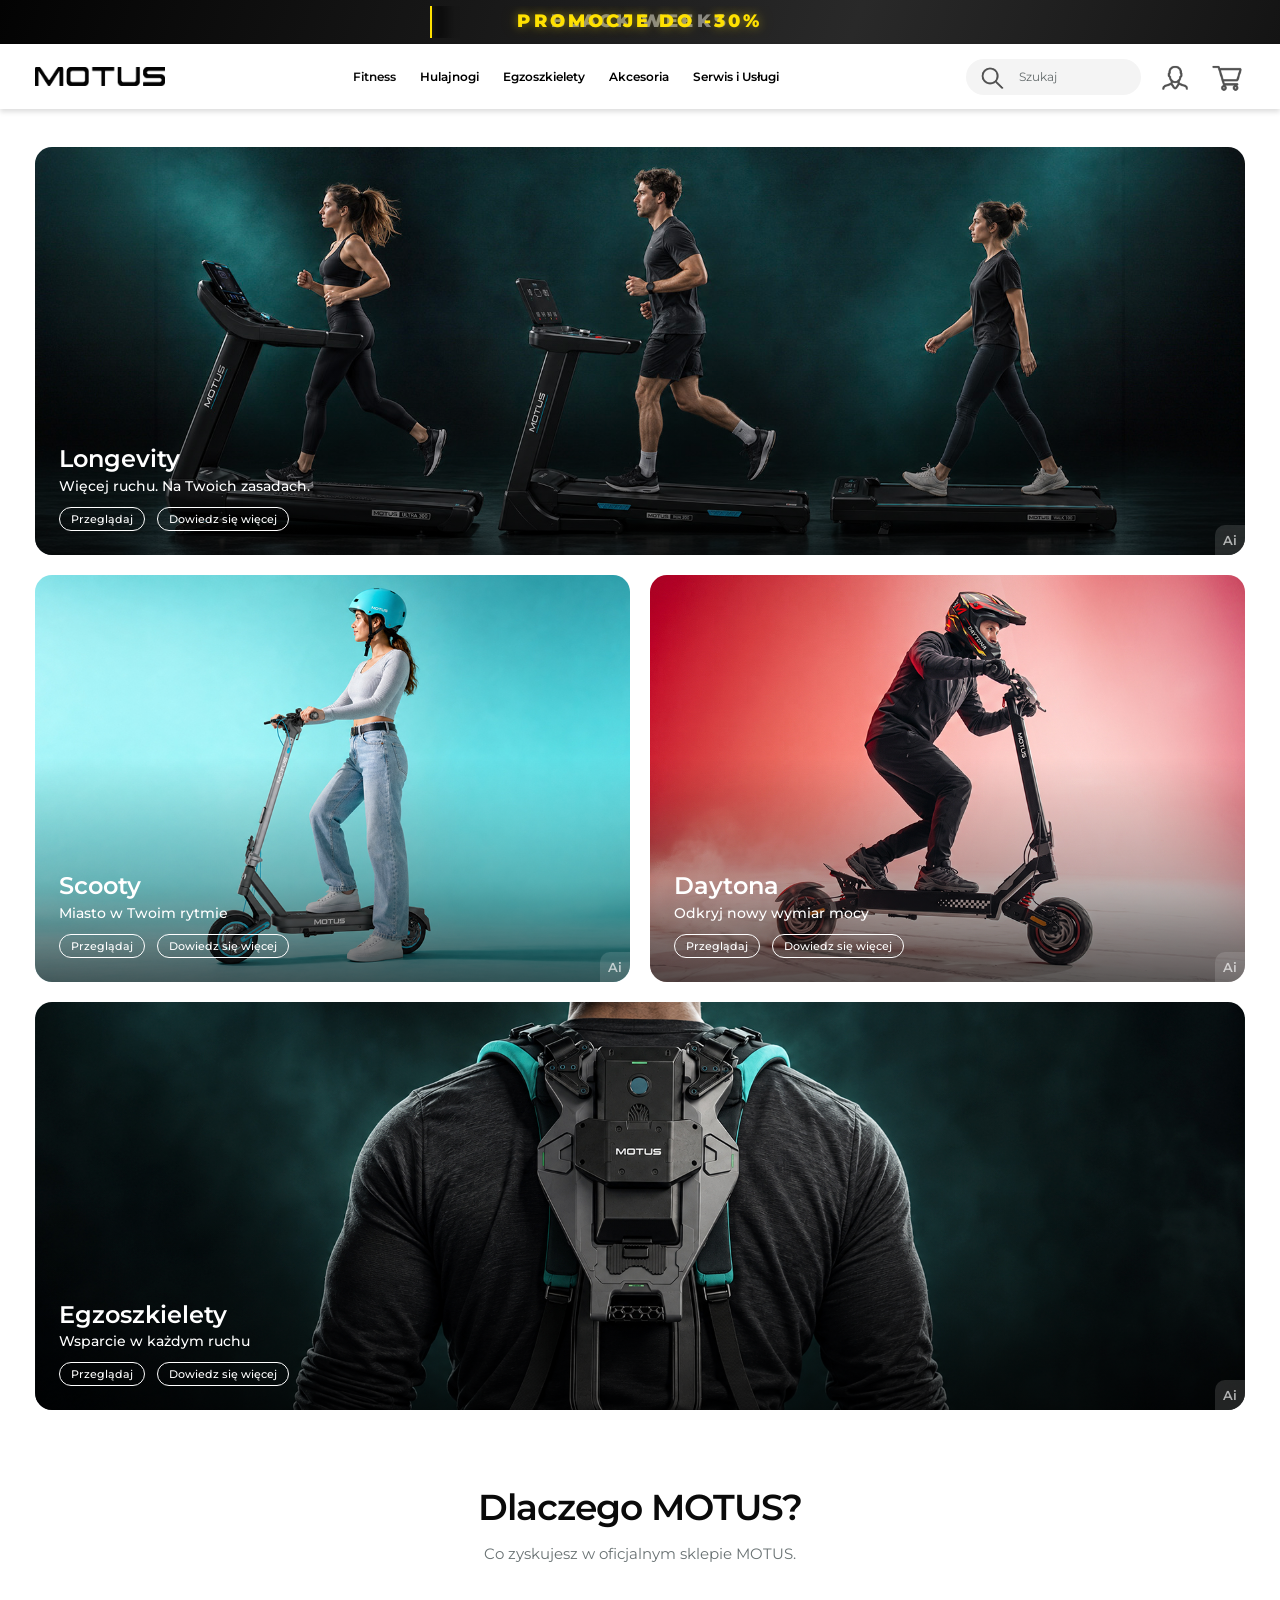
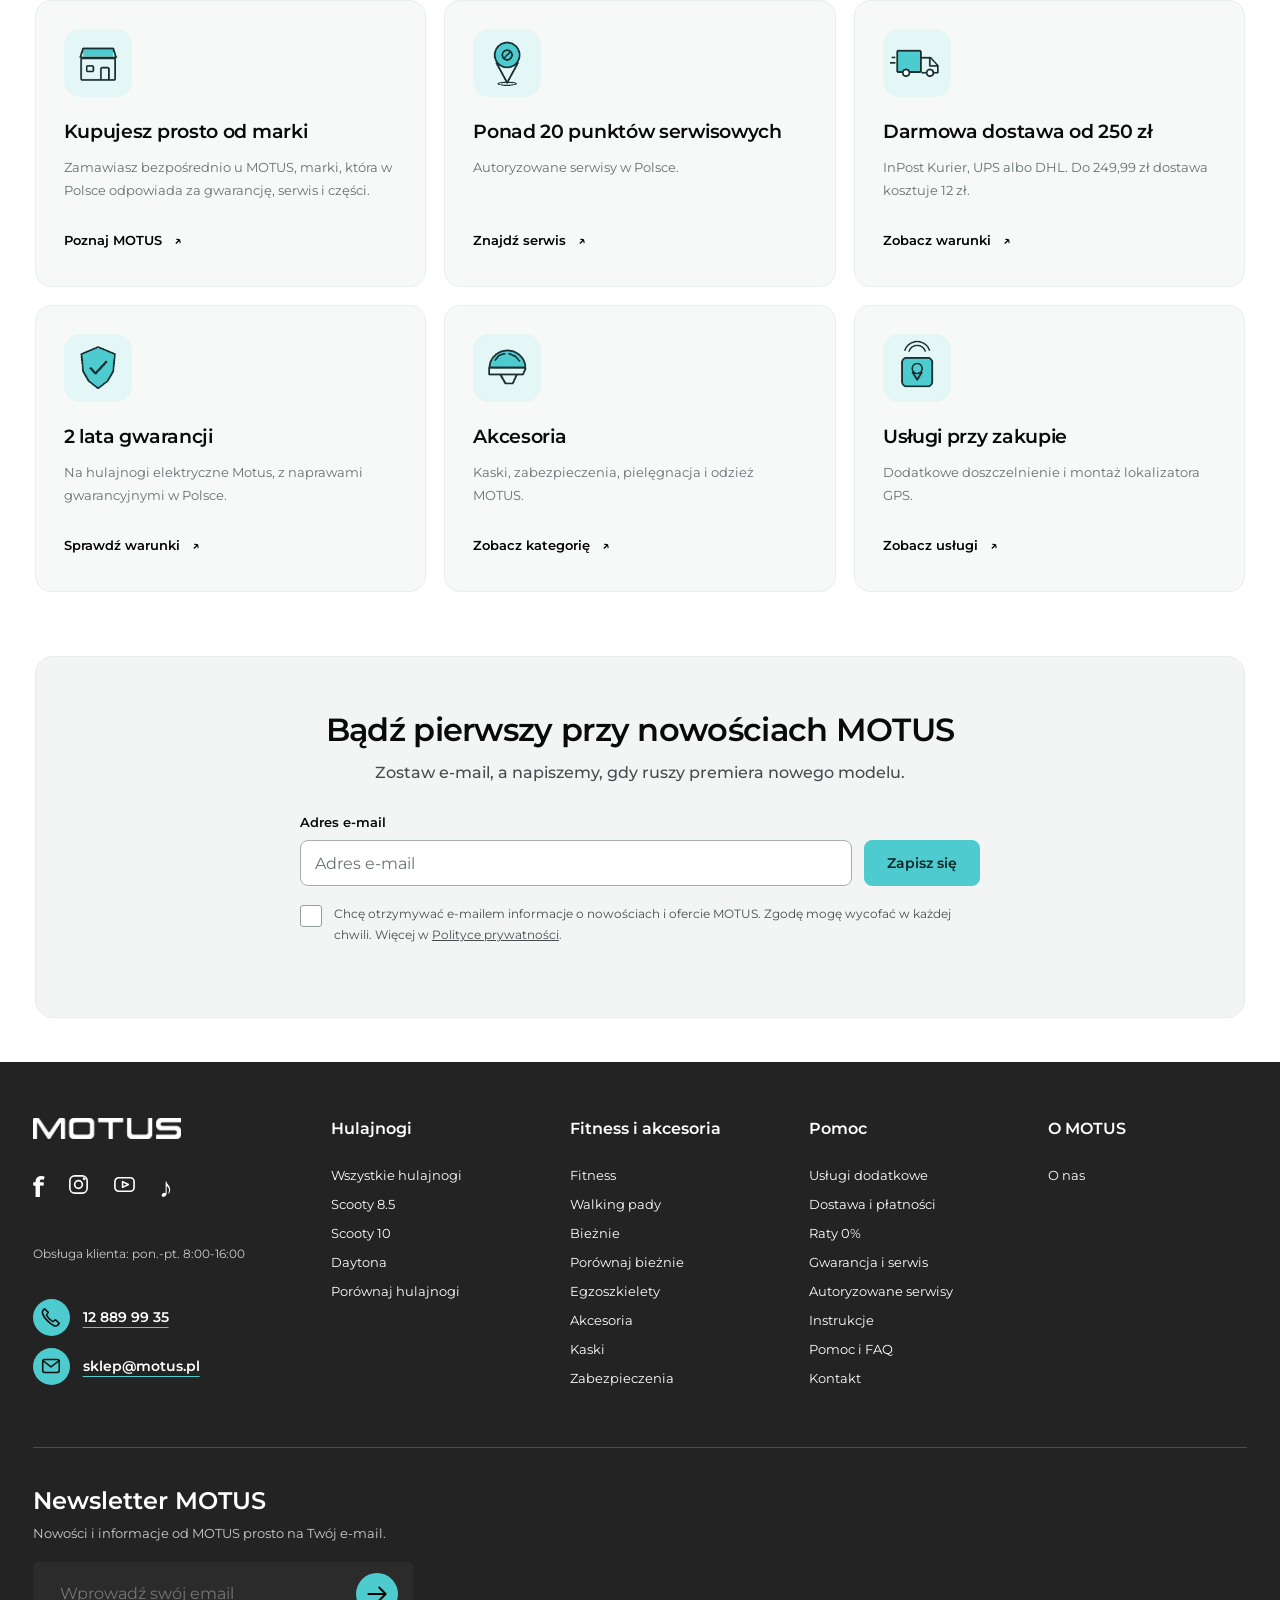
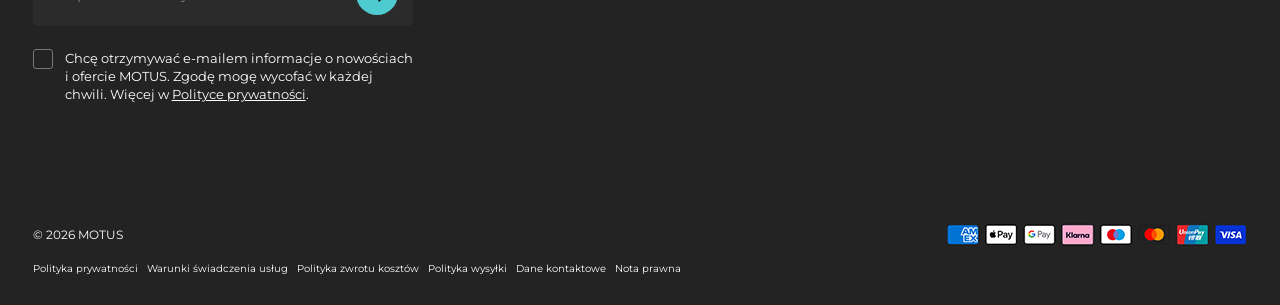
==== commit 57fc041b: "Add files via upload" ====
--- a/index.html
+++ b/index.html
@@ -10,7 +10,7 @@
 <symbol id="instagram" viewBox="0 0 24 24"><rect x="3" y="3" width="18" height="18" rx="5"/><circle cx="12" cy="12" r="4"/><circle cx="18" cy="6" r=".7"/></symbol>
 <symbol id="youtube" viewBox="0 0 24 24"><rect x="2" y="5" width="20" height="14" rx="4"/><path d="m10 9 6 3-6 3Z"/></symbol>
 </defs></svg>
-<a class="top-strip bw-topbar" href="black-weeks.html" aria-label="BLACK WEEKS — zobacz oferty"><span>BLACK WEEKS</span></a><header><button class="menu-toggle" type="button" aria-label="Otwórz menu" aria-expanded="false" aria-controls="main-nav"><span></span><span></span><span></span></button><a class="brand" href="index.html" aria-label="MOTUS — strona główna"><img src="assets/motus.png" alt="MOTUS"></a><nav id="main-nav" aria-label="Główna nawigacja"><button type="button" class="nav-inactive" disabled>Fitness</button><button type="button" class="mega-trigger" data-mega="scooters" aria-expanded="false" aria-controls="mega-scooters">Hulajnogi</button><button type="button" class="nav-inactive">Egzoszkielety</button><button type="button" class="nav-inactive">Akcesoria</button><button type="button" class="nav-inactive">Serwis i Usługi</button></nav><div class="tools"><form id="search-form" role="search"><button aria-label="Szukaj"><img class="header-icon" src="assets/icon-search.png" alt=""></button><input aria-label="Wyszukaj produkt" placeholder="Szukaj" maxlength="80"></form><button class="icon-button" data-demo="Panel klienta" aria-label="Konto klienta"><img class="header-icon" src="assets/icon-user.png" alt=""></button><button class="icon-button" data-demo="Twój koszyk jest pusty." aria-label="Koszyk"><img class="header-icon" src="assets/icon-cart.png" alt=""></button></div><div class="mega-shell" id="mega-shell" hidden></div></header><button class="menu-backdrop" type="button" aria-label="Zamknij menu" hidden></button>
+<a class="top-strip bw-topbar" href="black-weeks.html" aria-label="BLACK WEEKS — promocje do -30%, zobacz oferty"><span class="bw-strip-messages" aria-hidden="true"><span class="bw-strip-message">BLACK WEEKS</span><span class="bw-strip-message">PROMOCJE DO -30%</span></span></a><header><button class="menu-toggle" type="button" aria-label="Otwórz menu" aria-expanded="false" aria-controls="main-nav"><span></span><span></span><span></span></button><a class="brand" href="index.html" aria-label="MOTUS — strona główna"><img src="assets/motus.png" alt="MOTUS"></a><nav id="main-nav" aria-label="Główna nawigacja"><button type="button" class="nav-inactive" disabled>Fitness</button><button type="button" class="mega-trigger" data-mega="scooters" aria-expanded="false" aria-controls="mega-scooters">Hulajnogi</button><button type="button" class="nav-inactive">Egzoszkielety</button><button type="button" class="nav-inactive">Akcesoria</button><button type="button" class="nav-inactive">Serwis i Usługi</button></nav><div class="tools"><form id="search-form" role="search"><button aria-label="Szukaj"><img class="header-icon" src="assets/icon-search.png" alt=""></button><input aria-label="Wyszukaj produkt" placeholder="Szukaj" maxlength="80"></form><button class="icon-button" data-demo="Panel klienta" aria-label="Konto klienta"><img class="header-icon" src="assets/icon-user.png" alt=""></button><button class="icon-button" data-demo="Twój koszyk jest pusty." aria-label="Koszyk"><img class="header-icon" src="assets/icon-cart.png" alt=""></button></div><div class="mega-shell" id="mega-shell" hidden></div></header><button class="menu-backdrop" type="button" aria-label="Zamknij menu" hidden></button>
 <main id="main-content"><section class="tiles" aria-label="Kategorie MOTUS"><article class="tile wide longevity-carousel" aria-label="Longevity"><picture><source media="(max-width: 600px)" srcset="assets/fitness-mobile_1.jpg" width="1080" height="1350"><img class="category-image" width="1816" height="612" fetchpriority="high" src="assets/fitness.jpg" alt="Placeholder grafiki fitness"></picture><button class="ai" type="button" aria-label="Informacja o grafice AI" aria-expanded="false"><span class="ai-mark">Ai</span><span class="ai-copy">Grafika wygenerowana przy użyciu sztucznej inteligencji (AI).</span></button><div class="tile-overlay"><h2>Longevity</h2><p>Więcej ruchu. Na Twoich zasadach.</p><div class="tile-actions"><button type="button" data-category="Longevity">Przeglądaj</button><button type="button" data-demo="Longevity — dowiedz się więcej">Dowiedz się więcej</button></div></div></article><article class="tile" aria-label="Scooty"><picture><source media="(max-width: 600px)" srcset="assets/city-mobile.jpg" width="1080" height="1350"><img class="category-image" width="895" height="612" loading="lazy" src="assets/city.jpg" alt="Placeholder hulajnóg miejskich"></picture><button class="ai" type="button" aria-label="Informacja o grafice AI" aria-expanded="false"><span class="ai-mark">Ai</span><span class="ai-copy">Grafika wygenerowana przy użyciu sztucznej inteligencji (AI).</span></button><div class="tile-overlay"><h2>Scooty</h2><p>Miasto w Twoim rytmie</p><div class="tile-actions"><button type="button" data-category="Scooty">Przeglądaj</button><button type="button" data-demo="Scooty — dowiedz się więcej">Dowiedz się więcej</button></div></div></article><article class="tile" aria-label="Daytona"><picture><source media="(max-width: 600px)" srcset="assets/power-mobile.jpg" width="1080" height="1350"><img class="category-image" width="895" height="612" loading="lazy" src="assets/power.jpg" alt="Placeholder hulajnóg terenowych"></picture><button class="ai" type="button" aria-label="Informacja o grafice AI" aria-expanded="false"><span class="ai-mark">Ai</span><span class="ai-copy">Grafika wygenerowana przy użyciu sztucznej inteligencji (AI).</span></button><div class="tile-overlay"><h2>Daytona</h2><p>Odkryj nowy wymiar mocy</p><div class="tile-actions"><button type="button" data-category="Daytona">Przeglądaj</button><button type="button" data-demo="Daytona — dowiedz się więcej">Dowiedz się więcej</button></div></div></article><article class="tile wide" aria-label="Egzoszkielety"><picture><source media="(max-width: 600px)" srcset="assets/exo-mobile.jpg" width="1080" height="1350"><img class="category-image" width="1816" height="612" loading="lazy" src="assets/exo.jpg" alt="Placeholder egzoszkieletów"></picture><button class="ai" type="button" aria-label="Informacja o grafice AI" aria-expanded="false"><span class="ai-mark">Ai</span><span class="ai-copy">Grafika wygenerowana przy użyciu sztucznej inteligencji (AI).</span></button><div class="tile-overlay"><h2>Egzoszkielety</h2><p>Wsparcie w każdym ruchu</p><div class="tile-actions"><button type="button" data-category="Egzoszkielety">Przeglądaj</button><button type="button" data-demo="Egzoszkielety — dowiedz się więcej">Dowiedz się więcej</button></div></div></article></section>
 <section class="why-motus" aria-labelledby="why-title"><div class="section-heading"><h2 id="why-title">Dlaczego MOTUS?</h2><p>Co zyskujesz w oficjalnym sklepie MOTUS.</p></div><div class="benefits-grid"><article class="benefit-card"><div class="benefit-icon"><img src="assets/benefit-store.png" width="64" height="64" loading="lazy" alt=""></div><h3>Kupujesz prosto od marki</h3><p>Zamawiasz bezpośrednio u MOTUS, marki, która w Polsce odpowiada za gwarancję, serwis i części.</p><button type="button" class="text-action" data-demo="Poznaj MOTUS">Poznaj MOTUS<span aria-hidden="true">↗</span></button></article><article class="benefit-card"><div class="benefit-icon"><img src="assets/benefit-service.png" width="64" height="64" loading="lazy" alt=""></div><h3>Ponad 20 punktów serwisowych</h3><p>Autoryzowane serwisy w Polsce.</p><button type="button" class="text-action" data-demo="Znajdź serwis">Znajdź serwis<span aria-hidden="true">↗</span></button></article><article class="benefit-card"><div class="benefit-icon"><img src="assets/benefit-delivery.png" width="64" height="64" loading="lazy" alt=""></div><h3>Darmowa dostawa od 250 zł</h3><p>InPost Kurier, UPS albo DHL. Do 249,99 zł dostawa kosztuje 12 zł.</p><button type="button" class="text-action" data-demo="Zobacz warunki">Zobacz warunki<span aria-hidden="true">↗</span></button></article><article class="benefit-card"><div class="benefit-icon"><img src="assets/benefit-shield.png" width="64" height="64" loading="lazy" alt=""></div><h3>2 lata gwarancji</h3><p>Na hulajnogi elektryczne Motus, z naprawami gwarancyjnymi w Polsce.</p><button type="button" class="text-action" data-demo="Sprawdź warunki">Sprawdź warunki<span aria-hidden="true">↗</span></button></article><article class="benefit-card"><div class="benefit-icon"><img src="assets/benefit-helmet.png" width="64" height="64" loading="lazy" alt=""></div><h3>Akcesoria</h3><p>Kaski, zabezpieczenia, pielęgnacja i odzież MOTUS.</p><button type="button" class="text-action" data-demo="Zobacz kategorię">Zobacz kategorię<span aria-hidden="true">↗</span></button></article><article class="benefit-card"><div class="benefit-icon"><img src="assets/benefit-gps.png" width="64" height="64" loading="lazy" alt=""></div><h3>Usługi przy zakupie</h3><p>Dodatkowe doszczelnienie i montaż lokalizatora GPS.</p><button type="button" class="text-action" data-demo="Zobacz usługi">Zobacz usługi<span aria-hidden="true">↗</span></button></article></div></section><section class="premiere" aria-labelledby="premiere-title"><h1 id="premiere-title">Bądź pierwszy przy nowościach MOTUS</h1><p>Zostaw e-mail, a napiszemy, gdy ruszy premiera nowego modelu.</p><form class="newsletter light" novalidate><label class="signup-label" for="premiere-email">Adres e-mail</label><div class="email-row"><input id="premiere-email" aria-describedby="premiere-status" type="email" autocomplete="email" inputmode="email" aria-label="Adres e-mail" placeholder="Adres e-mail" required maxlength="254"><button type="submit">Zapisz się</button></div><label class="consent"><input type="checkbox" required><span>Chcę otrzymywać e-mailem informacje o nowościach i ofercie MOTUS. Zgodę mogę wycofać w każdej chwili. Więcej w <button type="button" data-demo="Polityka prywatności">Polityce prywatności</button>.</span></label><p id="premiere-status" class="form-status" aria-live="polite" aria-atomic="true"></p></form></section></main>
 <footer><div class="footer-top"><section class="contact"><a href="index.html"><img class="footer-logo" src="assets/motus-white.png" alt="MOTUS"></a><div class="socials"><button data-demo="Facebook MOTUS" aria-label="Facebook"><b>f</b></button><button data-demo="Instagram MOTUS" aria-label="Instagram"><svg><use href="#instagram"/></svg></button><button data-demo="YouTube MOTUS" aria-label="YouTube"><svg><use href="#youtube"/></svg></button><button data-demo="TikTok MOTUS" aria-label="TikTok"><b>♪</b></button></div><p>Obsługa klienta: pon.-pt. 8:00-16:00</p><a class="contact-link" href="tel:+48128899935"><i><svg><use href="#phone"/></svg></i>12 889 99 35</a><a class="contact-link" href="mailto:sklep@motus.pl"><i><svg><use href="#mail"/></svg></i>sklep@motus.pl</a></section><section><h2>Hulajnogi</h2><div class="footer-links" data-links="Wszystkie hulajnogi|Scooty 8.5|Scooty 10|Daytona|Porównaj hulajnogi"></div></section><section><h2>Fitness i akcesoria</h2><div class="footer-links" data-links="Fitness|Walking pady|Bieżnie|Porównaj bieżnie|Egzoszkielety|Akcesoria|Kaski|Zabezpieczenia"></div></section><section><h2>Pomoc</h2><div class="footer-links" data-links="Usługi dodatkowe|Dostawa i płatności|Raty 0%|Gwarancja i serwis|Autoryzowane serwisy|Instrukcje|Pomoc i FAQ|Kontakt"></div></section><section><h2>O MOTUS</h2><div class="footer-links" data-links="O nas"></div></section></div><section class="footer-news"><h2>Newsletter MOTUS</h2><p>Nowości i informacje od MOTUS prosto na Twój e-mail.</p><form class="newsletter dark" novalidate><div class="email-row"><input type="email" autocomplete="email" inputmode="email" aria-label="Twój e-mail do newslettera" placeholder="Wprowadź swój email" required maxlength="254"><button type="submit" aria-label="Zapisz się do newslettera"><svg><use href="#arrow"/></svg></button></div><label class="consent"><input type="checkbox" required><span>Chcę otrzymywać e-mailem informacje o nowościach i ofercie MOTUS. Zgodę mogę wycofać w każdej chwili. Więcej w <button type="button" data-demo="Polityka prywatności">Polityce prywatności</button>.</span></label><p class="form-status" aria-live="polite"></p></form></section><div class="footer-bottom"><div><p>© 2026 MOTUS</p><div class="legal" data-links="Polityka prywatności|Warunki świadczenia usług|Polityka zwrotu kosztów|Polityka wysyłki|Dane kontaktowe|Nota prawna"></div></div><img src="assets/payments.png" alt="Placeholder metod płatności"></div></footer>
--- a/black-weeks.css
+++ b/black-weeks.css
@@ -90,3 +90,26 @@
 header nav button.nav-inactive:disabled:hover{color:inherit}
 @media(max-width:1024px){.bw-page .bw-category-nav a>span{font-size:11px;gap:12px}.bw-page .bw-intro{gap:28px}.bw-page .bw-category-nav a{padding:18px 22px}.bw-page .bw-section-head h2{gap:18px}}
 @media(max-width:600px){.bw-page .bw-intro{padding:32px 4px;gap:24px}.bw-page .bw-intro-copy{justify-self:start}.bw-page .bw-category-nav a{padding:15px 18px;min-height:62px}.bw-page .bw-category-nav strong{font-size:16px}.bw-page .bw-category-nav a>span{display:none}.bw-page .bw-shopping-tools{padding-top:20px;gap:10px}.bw-page .bw-product-section{padding:32px 0 22px}.bw-page .bw-product-section+.bw-product-section{margin-top:16px;padding-top:36px}.bw-page .bw-section-head h2{font-size:36px;display:block;letter-spacing:-1px}.bw-page .bw-section-head h2 span{display:block;font-size:14px;margin-top:8px}.bw-page .bw-section-head{margin-bottom:22px}.bw-page .bw-help{margin-top:32px}}
+
+
+/* Revision 22: synchronized right-to-left sale wipe. */
+.bw-page{--bw-scooty:var(--aqua);--bw-daytona:#e53935}
+.bw-page .bw-category-nav a[href="#scooty"].is-active,
+.bw-page .bw-category-nav a[href="#scooty"].is-active strong{background:var(--bw-scooty);color:#fff}
+.bw-page .bw-category-nav a[href="#daytona"].is-active{background:var(--bw-daytona);color:#fff}
+.bw-page .bw-category-nav a[href="#daytona"].is-active strong{color:#fff}
+.bw-page #scooty .bw-section-head h2 span{color:var(--bw-scooty)}
+.bw-page #daytona .bw-section-head h2 span{color:var(--bw-daytona)}
+a.bw-topbar,a.bw-topbar:hover{color:#888;overflow:hidden}
+a.bw-topbar span,a.bw-topbar:hover span,a.bw-topbar:focus-visible span{animation:none;text-shadow:none;transform:none;will-change:auto}
+a.bw-topbar .bw-strip-messages{position:relative;display:block;width:min(100%,420px);height:1.8em;overflow:hidden;isolation:isolate;font-weight:850}
+a.bw-topbar .bw-strip-messages .bw-strip-message{position:absolute;inset:0;display:flex;align-items:center;justify-content:center;white-space:nowrap;font-size:inherit;color:#888;animation:bw-wipe-title 12s linear infinite;will-change:clip-path;transform:none;text-shadow:none}
+a.bw-topbar .bw-strip-messages .bw-strip-message:nth-child(2){color:#ffe100;text-shadow:0 0 10px #ffe10070,0 0 22px #ffe10030;animation-name:bw-wipe-sale;animation-delay:0s}
+a.bw-topbar .bw-strip-messages::after{content:'';position:absolute;top:0;bottom:0;left:0;width:2px;background:#ffe100;box-shadow:8px 0 12px 6px #050505b3,-2px 0 8px #ffe10070;pointer-events:none;z-index:2;animation:bw-wipe-line 12s linear infinite}
+@keyframes bw-wipe-title{0%,40%{clip-path:inset(0 0 0 0)}48%,90%{clip-path:inset(0 100% 0 0)}90.01%{clip-path:inset(0 0 0 100%)}98%,100%{clip-path:inset(0 0 0 0)}}
+@keyframes bw-wipe-sale{0%,40%{clip-path:inset(0 0 0 100%)}48%,90%{clip-path:inset(0 0 0 0)}98%,100%{clip-path:inset(0 100% 0 0)}}
+@keyframes bw-wipe-line{0%,39.99%{left:100%;opacity:0}40%{left:100%;opacity:1}48%{left:0;opacity:1}48.01%,89.99%{left:100%;opacity:0}90%{left:100%;opacity:1}98%{left:0;opacity:1}98.01%,100%{left:0;opacity:0}}
+a.bw-topbar:hover .bw-strip-messages .bw-strip-message,a.bw-topbar:focus-visible .bw-strip-messages .bw-strip-message{animation-play-state:paused}
+a.bw-topbar:hover .bw-strip-messages::after,a.bw-topbar:focus-visible .bw-strip-messages::after{animation-play-state:paused}
+@media(max-width:600px){a.bw-topbar .bw-strip-messages{font-size:12px;letter-spacing:2px}}
+@media(prefers-reduced-motion:reduce){a.bw-topbar .bw-strip-messages .bw-strip-message{animation:none;clip-path:none;will-change:auto}a.bw-topbar .bw-strip-messages .bw-strip-message:nth-child(2),a.bw-topbar .bw-strip-messages::after{display:none}}
